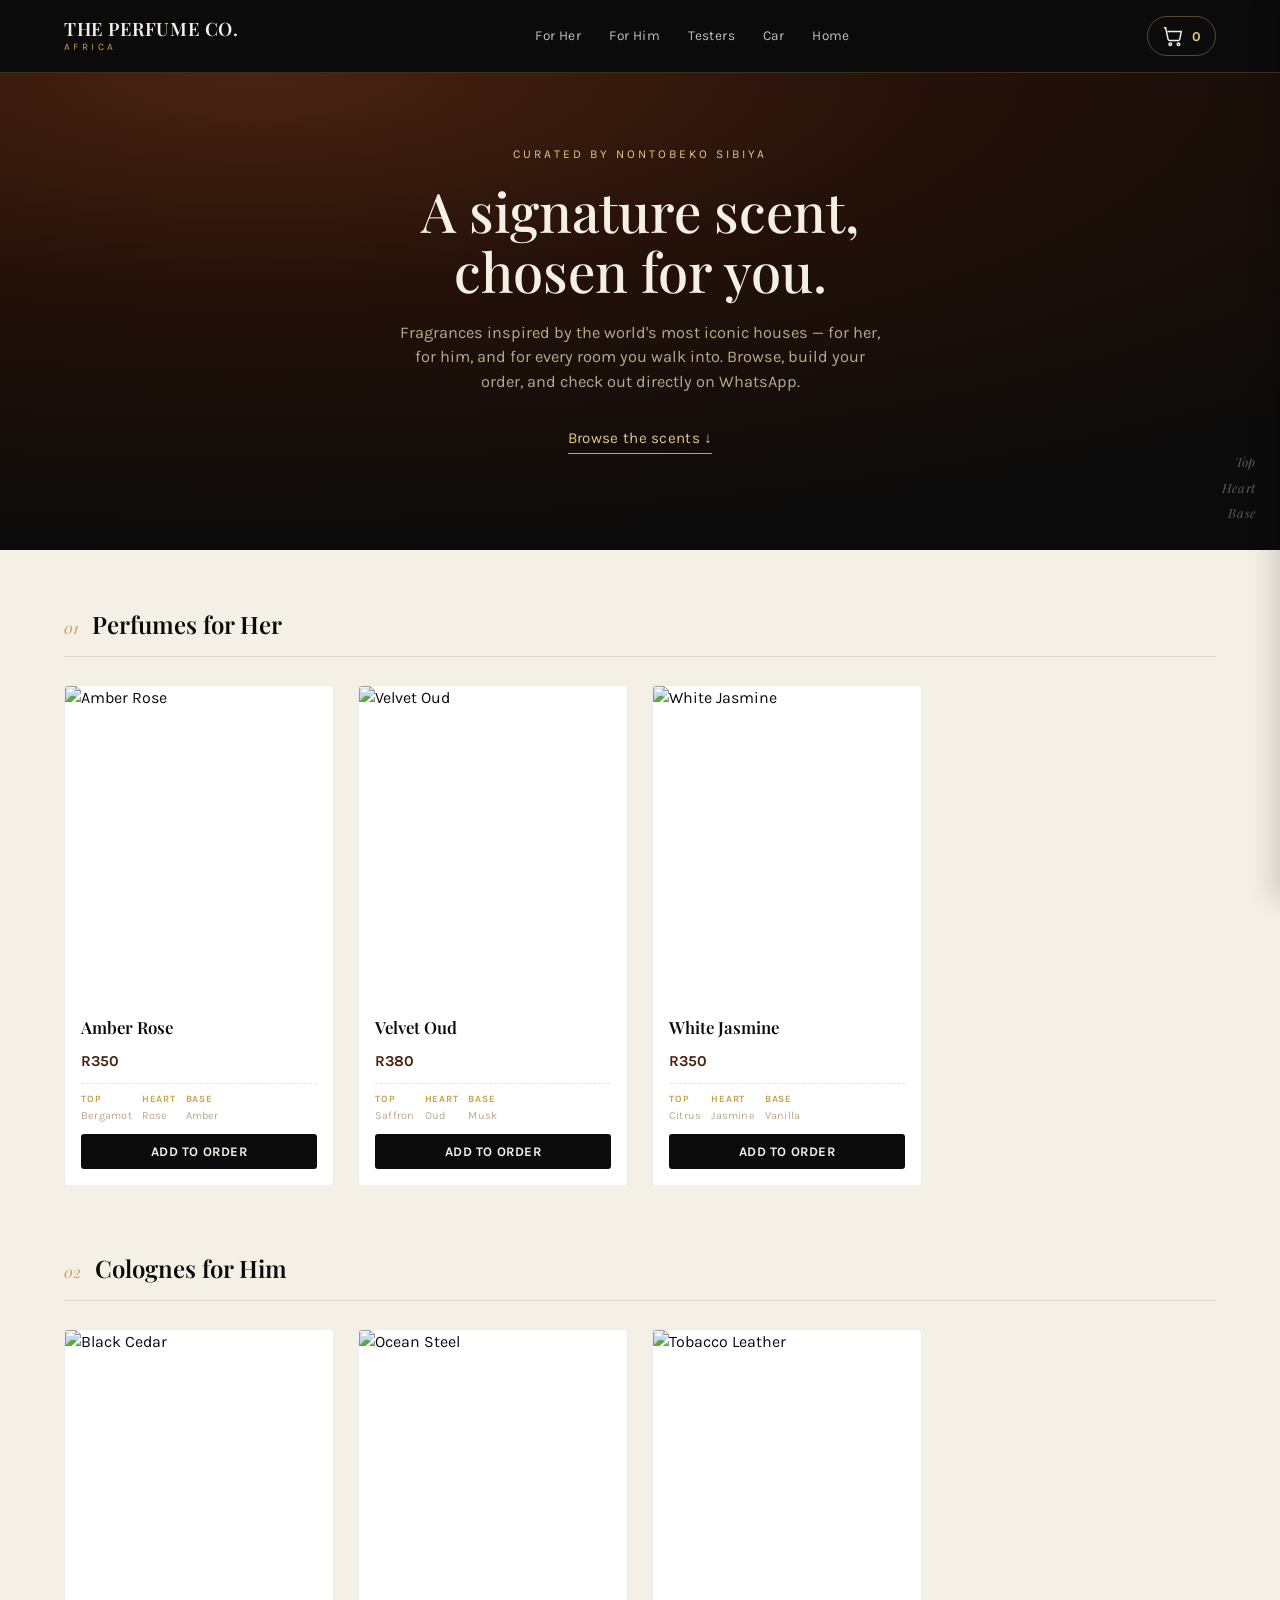
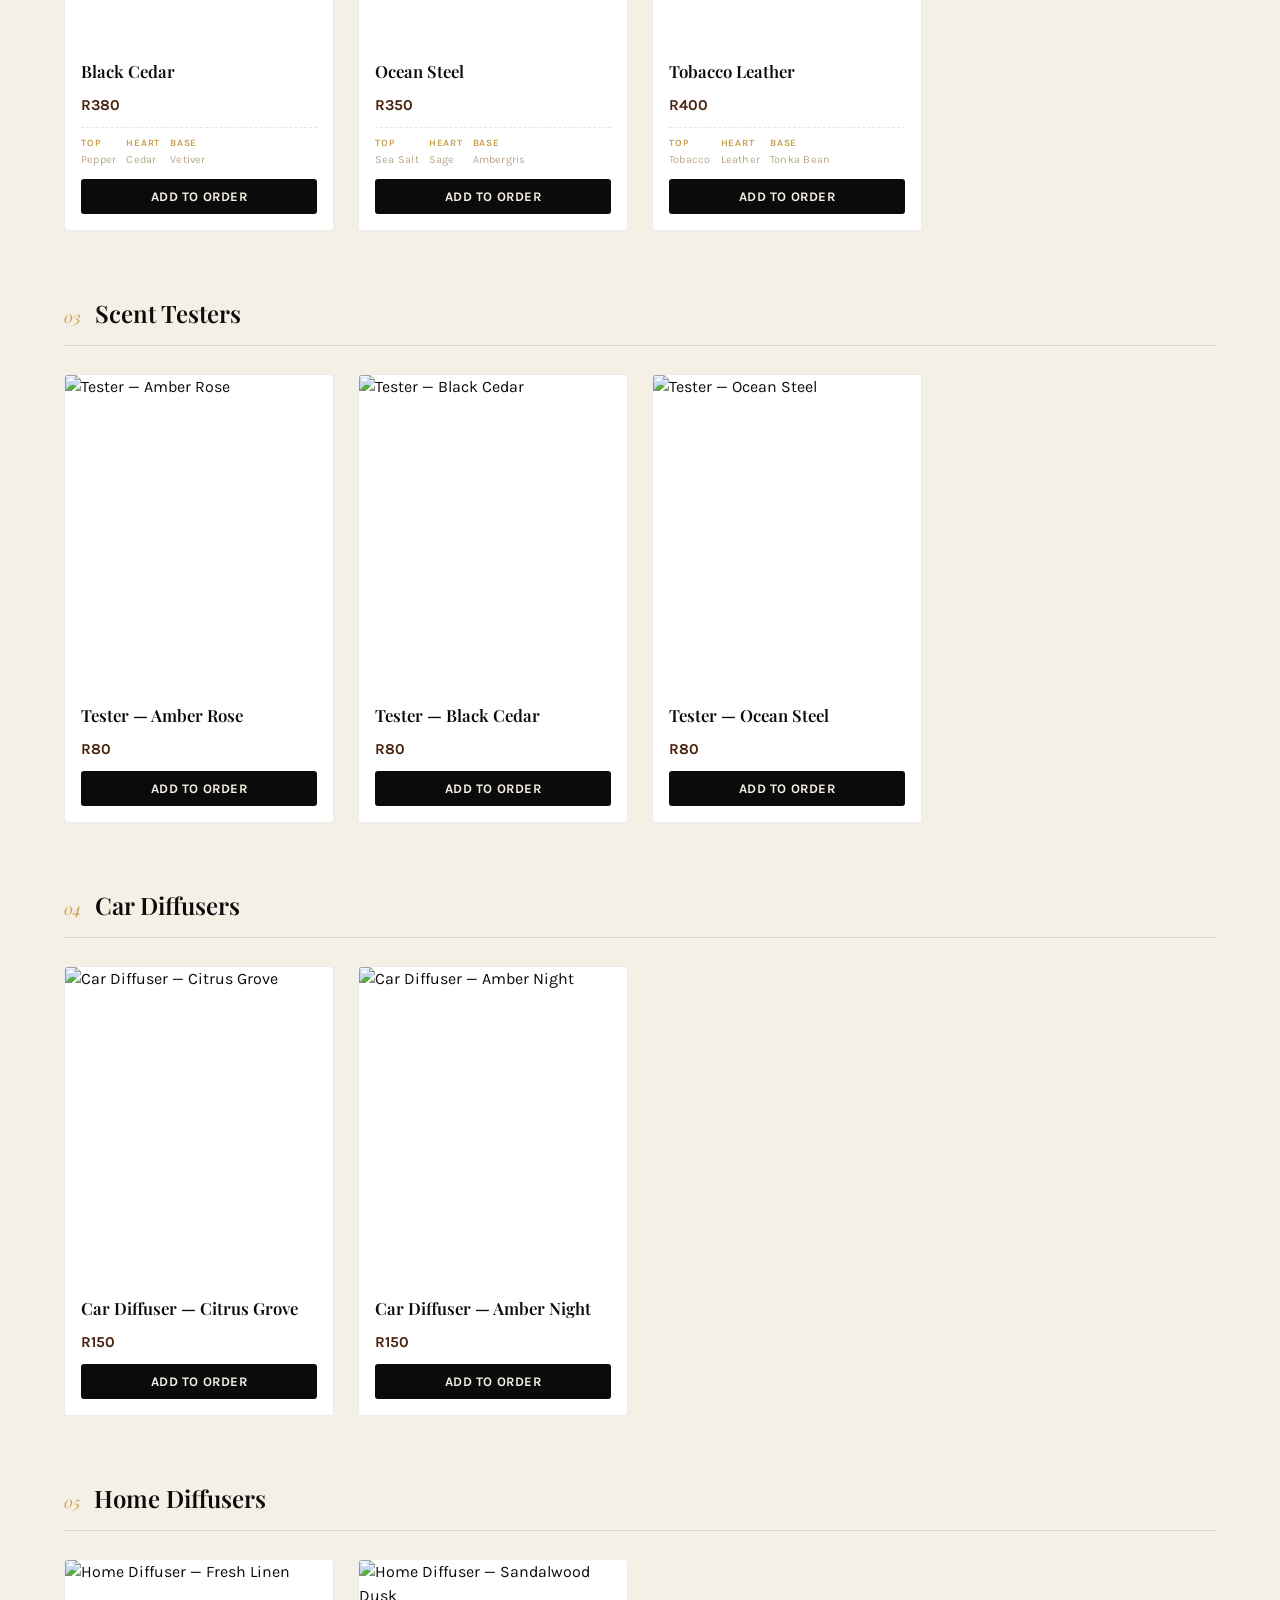
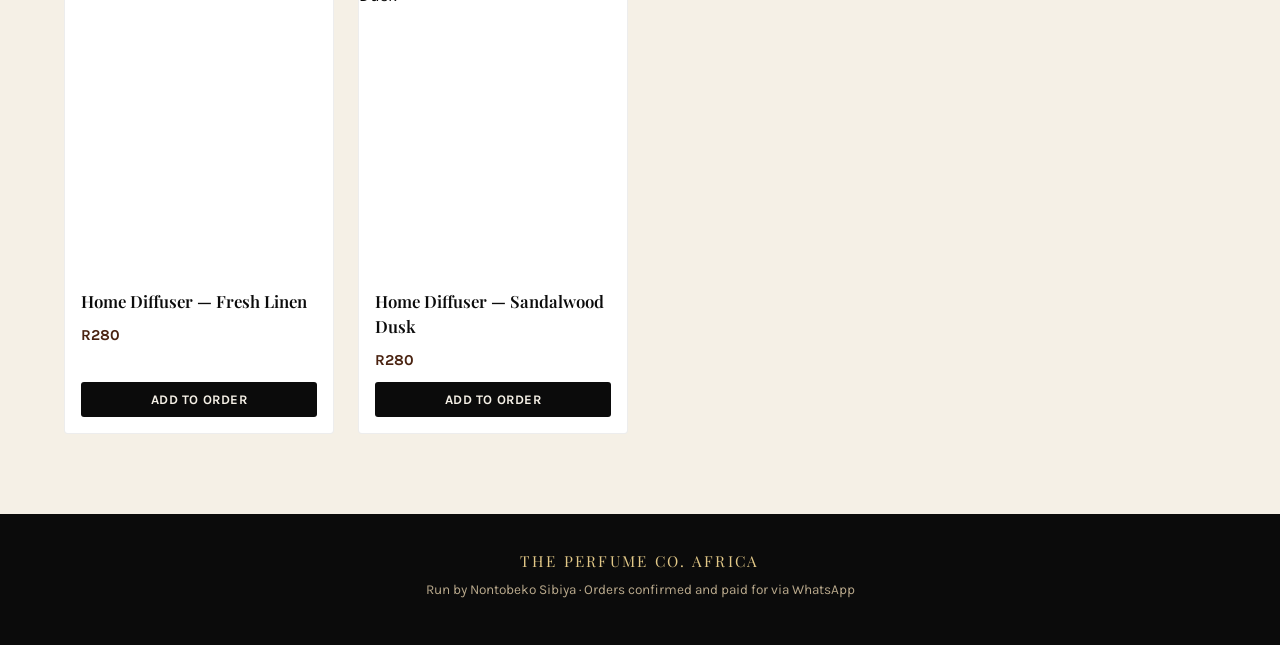
==== index.html @ acae7f94 "Add files via upload" ====
<!DOCTYPE html>
<html lang="en">
<head>
<meta charset="UTF-8">
<meta name="viewport" content="width=device-width, initial-scale=1.0">
<title>The Perfume Co. Africa — Nontobeko Sibiya</title>
<link rel="preconnect" href="https://fonts.googleapis.com">
<link href="https://fonts.googleapis.com/css2?family=Playfair+Display:ital,wght@0,500;0,600;1,500&family=Karla:wght@400;500;700&display=swap" rel="stylesheet">
<link rel="stylesheet" href="style.css">
</head>
<body>

<header class="site-header">
  <div class="header-inner">
    <a href="#top" class="logo">
      <span class="logo-mark">THE PERFUME CO.</span>
      <span class="logo-sub">AFRICA</span>
    </a>
    <nav class="cat-nav">
      <a href="#for-her">For Her</a>
      <a href="#for-him">For Him</a>
      <a href="#testers">Testers</a>
      <a href="#car">Car</a>
      <a href="#home">Home</a>
    </nav>
    <button class="cart-btn" id="cartBtn" aria-label="Open cart">
      <svg width="22" height="22" viewBox="0 0 24 24" fill="none" stroke="currentColor" stroke-width="1.6"><circle cx="9" cy="21" r="1.4"/><circle cx="18" cy="21" r="1.4"/><path d="M2 3h2l2.6 12.4a2 2 0 0 0 2 1.6h8.8a2 2 0 0 0 2-1.6L21 7H6"/></svg>
      <span id="cartCount">0</span>
    </button>
  </div>
</header>

<section class="hero" id="top">
  <div class="hero-content">
    <p class="hero-eyebrow">Curated by Nontobeko Sibiya</p>
    <h1>A signature scent,<br>chosen for you.</h1>
    <p class="hero-copy">Fragrances inspired by the world's most iconic houses — for her, for him, and for every room you walk into. Browse, build your order, and check out directly on WhatsApp.</p>
    <a href="#for-her" class="hero-cta">Browse the scents ↓</a>
  </div>
  <div class="hero-note">
    <span class="note-label">Top</span>
    <span class="note-label">Heart</span>
    <span class="note-label">Base</span>
  </div>
</section>

<main>

  <section class="category" id="for-her">
    <div class="category-head">
      <span class="category-index">01</span>
      <h2>Perfumes for Her</h2>
    </div>
    <div class="product-grid" data-category="Perfumes for Her"></div>
  </section>

  <section class="category" id="for-him">
    <div class="category-head">
      <span class="category-index">02</span>
      <h2>Colognes for Him</h2>
    </div>
    <div class="product-grid" data-category="Colognes for Him"></div>
  </section>

  <section class="category" id="testers">
    <div class="category-head">
      <span class="category-index">03</span>
      <h2>Scent Testers</h2>
    </div>
    <div class="product-grid" data-category="Scent Testers"></div>
  </section>

  <section class="category" id="car">
    <div class="category-head">
      <span class="category-index">04</span>
      <h2>Car Diffusers</h2>
    </div>
    <div class="product-grid" data-category="Car Diffusers"></div>
  </section>

  <section class="category" id="home">
    <div class="category-head">
      <span class="category-index">05</span>
      <h2>Home Diffusers</h2>
    </div>
    <div class="product-grid" data-category="Home Diffusers"></div>
  </section>

</main>

<footer class="site-footer">
  <p class="footer-brand">THE PERFUME CO. AFRICA</p>
  <p>Run by Nontobeko Sibiya · Orders confirmed and paid for via WhatsApp</p>
</footer>

<!-- Cart Drawer -->
<div class="cart-overlay" id="cartOverlay"></div>
<aside class="cart-drawer" id="cartDrawer">
  <div class="cart-drawer-head">
    <h3>Your Order</h3>
    <button id="closeCart" aria-label="Close cart">&times;</button>
  </div>
  <div class="cart-items" id="cartItems">
    <p class="cart-empty">Your cart is empty. Add a scent to get started.</p>
  </div>
  <div class="cart-footer">
    <div class="cart-total-row">
      <span>Total</span>
      <span id="cartTotal">R0</span>
    </div>
    <button id="checkoutBtn" class="checkout-btn">Checkout on WhatsApp</button>
    <p class="cart-note">You'll message Nontobeko directly to confirm payment and delivery.</p>
  </div>
</aside>

<script src="products.js"></script>
<script src="script.js"></script>
</body>
</html>
---- style.css ----
:root {
  --black: #0b0b0b;
  --brown-deep: #241109;
  --brown-mid: #4a2311;
  --gold: #c9a24b;
  --gold-soft: #e3c988;
  --cream: #f5f0e6;
  --taupe: #b9a98c;
  --font-display: 'Playfair Display', serif;
  --font-body: 'Karla', sans-serif;
}

* { box-sizing: border-box; margin: 0; padding: 0; }

body {
  background: var(--cream);
  color: var(--black);
  font-family: var(--font-body);
  line-height: 1.5;
}

a { color: inherit; text-decoration: none; }

/* ---- Header ---- */
.site-header {
  position: sticky;
  top: 0;
  z-index: 40;
  background: var(--black);
  color: var(--cream);
  border-bottom: 1px solid rgba(201,162,75,0.25);
}
.header-inner {
  max-width: 1200px;
  margin: 0 auto;
  padding: 16px 24px;
  display: flex;
  align-items: center;
  justify-content: space-between;
  gap: 16px;
}
.logo { display: flex; flex-direction: column; line-height: 1; }
.logo-mark { font-family: var(--font-display); font-weight: 600; font-size: 1.15rem; letter-spacing: 0.03em; }
.logo-sub { font-size: 0.62rem; letter-spacing: 0.35em; color: var(--gold); margin-top: 3px; }
.cat-nav { display: none; gap: 28px; font-size: 0.85rem; letter-spacing: 0.03em; }
.cat-nav a { opacity: 0.8; transition: opacity 0.2s; }
.cat-nav a:hover { opacity: 1; color: var(--gold-soft); }
@media (min-width: 860px) { .cat-nav { display: flex; } }

.cart-btn {
  background: none;
  border: 1px solid rgba(201,162,75,0.4);
  color: var(--cream);
  border-radius: 999px;
  padding: 8px 14px;
  display: flex;
  align-items: center;
  gap: 8px;
  cursor: pointer;
  font-family: var(--font-body);
  font-size: 0.85rem;
}
.cart-btn:hover { border-color: var(--gold); }
#cartCount { color: var(--gold-soft); font-weight: 700; }

/* ---- Hero ---- */
.hero {
  position: relative;
  background: radial-gradient(120% 100% at 20% 0%, var(--brown-mid) 0%, var(--brown-deep) 45%, var(--black) 100%);
  color: var(--cream);
  padding: 72px 24px 96px;
  overflow: hidden;
}
.hero-content { max-width: 620px; margin: 0 auto; text-align: center; }
.hero-eyebrow {
  font-size: 0.75rem;
  letter-spacing: 0.25em;
  text-transform: uppercase;
  color: var(--gold-soft);
  margin-bottom: 18px;
}
.hero h1 {
  font-family: var(--font-display);
  font-weight: 500;
  font-size: clamp(2.2rem, 6vw, 3.4rem);
  line-height: 1.1;
  margin-bottom: 20px;
}
.hero-copy { color: var(--taupe); font-size: 1.02rem; max-width: 480px; margin: 0 auto 32px; }
.hero-cta {
  display: inline-block;
  border-bottom: 1px solid var(--gold);
  color: var(--gold-soft);
  padding-bottom: 3px;
  font-size: 0.95rem;
  letter-spacing: 0.02em;
}
.hero-cta:hover { color: var(--cream); border-color: var(--cream); }

.hero-note {
  position: absolute;
  right: 24px;
  bottom: 28px;
  display: flex;
  flex-direction: column;
  gap: 6px;
  text-align: right;
}
.note-label {
  font-family: var(--font-display);
  font-style: italic;
  font-size: 0.8rem;
  color: rgba(245,240,230,0.35);
  letter-spacing: 0.05em;
}

/* ---- Category sections ---- */
.category { max-width: 1200px; margin: 0 auto; padding: 56px 24px 8px; scroll-margin-top: 80px; }
.category-head { display: flex; align-items: baseline; gap: 14px; margin-bottom: 28px; border-bottom: 1px solid rgba(0,0,0,0.1); padding-bottom: 14px; }
.category-index { font-family: var(--font-display); font-style: italic; color: var(--gold); font-size: 1rem; }
.category-head h2 { font-family: var(--font-display); font-weight: 600; font-size: 1.5rem; }

.product-grid {
  display: grid;
  grid-template-columns: repeat(auto-fill, minmax(220px, 1fr));
  gap: 24px;
}

.product-card {
  background: #fff;
  border: 1px solid rgba(0,0,0,0.07);
  border-radius: 4px;
  overflow: hidden;
  display: flex;
  flex-direction: column;
}
.product-card img { width: 100%; aspect-ratio: 6/7; object-fit: cover; display: block; }
.product-body { padding: 16px; display: flex; flex-direction: column; gap: 10px; flex: 1; }
.product-name { font-family: var(--font-display); font-weight: 600; font-size: 1.05rem; }
.product-price { color: var(--brown-mid); font-weight: 700; font-size: 0.95rem; }

.note-pyramid {
  display: flex;
  gap: 10px;
  font-size: 0.68rem;
  color: var(--taupe);
  letter-spacing: 0.02em;
  border-top: 1px dashed rgba(0,0,0,0.1);
  padding-top: 8px;
}
.note-pyramid span b { display: block; color: var(--black); font-weight: 700; text-transform: uppercase; font-size: 0.6rem; letter-spacing: 0.08em; color: var(--gold); margin-bottom: 2px;}

.add-btn {
  margin-top: auto;
  background: var(--black);
  color: var(--cream);
  border: none;
  border-radius: 3px;
  padding: 10px;
  font-family: var(--font-body);
  font-weight: 700;
  font-size: 0.82rem;
  letter-spacing: 0.04em;
  text-transform: uppercase;
  cursor: pointer;
  transition: background 0.2s;
}
.add-btn:hover { background: var(--brown-mid); }
.add-btn.added { background: var(--gold); color: var(--black); }

/* ---- Footer ---- */
.site-footer {
  margin-top: 72px;
  background: var(--black);
  color: var(--taupe);
  text-align: center;
  padding: 36px 24px 44px;
  font-size: 0.85rem;
}
.footer-brand { font-family: var(--font-display); color: var(--gold-soft); letter-spacing: 0.15em; margin-bottom: 8px; font-size: 0.95rem; }

/* ---- Cart Drawer ---- */
.cart-overlay {
  position: fixed; inset: 0; background: rgba(0,0,0,0.4);
  opacity: 0; pointer-events: none; transition: opacity 0.25s; z-index: 50;
}
.cart-overlay.open { opacity: 1; pointer-events: auto; }

.cart-drawer {
  position: fixed; top: 0; right: 0; height: 100%; width: 100%; max-width: 380px;
  background: var(--cream); z-index: 60;
  transform: translateX(100%); transition: transform 0.3s ease;
  display: flex; flex-direction: column;
  box-shadow: -8px 0 24px rgba(0,0,0,0.15);
}
.cart-drawer.open { transform: translateX(0); }

.cart-drawer-head {
  display: flex; justify-content: space-between; align-items: center;
  padding: 20px 22px; border-bottom: 1px solid rgba(0,0,0,0.1);
}
.cart-drawer-head h3 { font-family: var(--font-display); font-size: 1.2rem; }
#closeCart { background: none; border: none; font-size: 1.6rem; cursor: pointer; line-height: 1; color: var(--brown-mid); }

.cart-items { flex: 1; overflow-y: auto; padding: 18px 22px; }
.cart-empty { color: var(--taupe); font-size: 0.9rem; }

.cart-item { display: flex; gap: 12px; margin-bottom: 16px; align-items: center; }
.cart-item img { width: 54px; height: 54px; object-fit: cover; border-radius: 3px; }
.cart-item-info { flex: 1; }
.cart-item-info .name { font-weight: 700; font-size: 0.88rem; }
.cart-item-info .price { color: var(--taupe); font-size: 0.8rem; }
.qty-controls { display: flex; align-items: center; gap: 8px; margin-top: 4px; }
.qty-controls button {
  width: 22px; height: 22px; border: 1px solid rgba(0,0,0,0.2); background: #fff;
  border-radius: 3px; cursor: pointer; font-size: 0.85rem; line-height: 1;
}
.remove-btn { background: none; border: none; color: var(--taupe); font-size: 0.75rem; text-decoration: underline; cursor: pointer; }

.cart-footer { padding: 18px 22px 22px; border-top: 1px solid rgba(0,0,0,0.1); }
.cart-total-row { display: flex; justify-content: space-between; font-weight: 700; font-size: 1.05rem; margin-bottom: 14px; }
.checkout-btn {
  width: 100%; background: #25D366; color: #fff; border: none; border-radius: 4px;
  padding: 13px; font-weight: 700; font-size: 0.95rem; cursor: pointer;
}
.checkout-btn:hover { background: #1ebd5a; }
.cart-note { font-size: 0.72rem; color: var(--taupe); margin-top: 10px; text-align: center; }
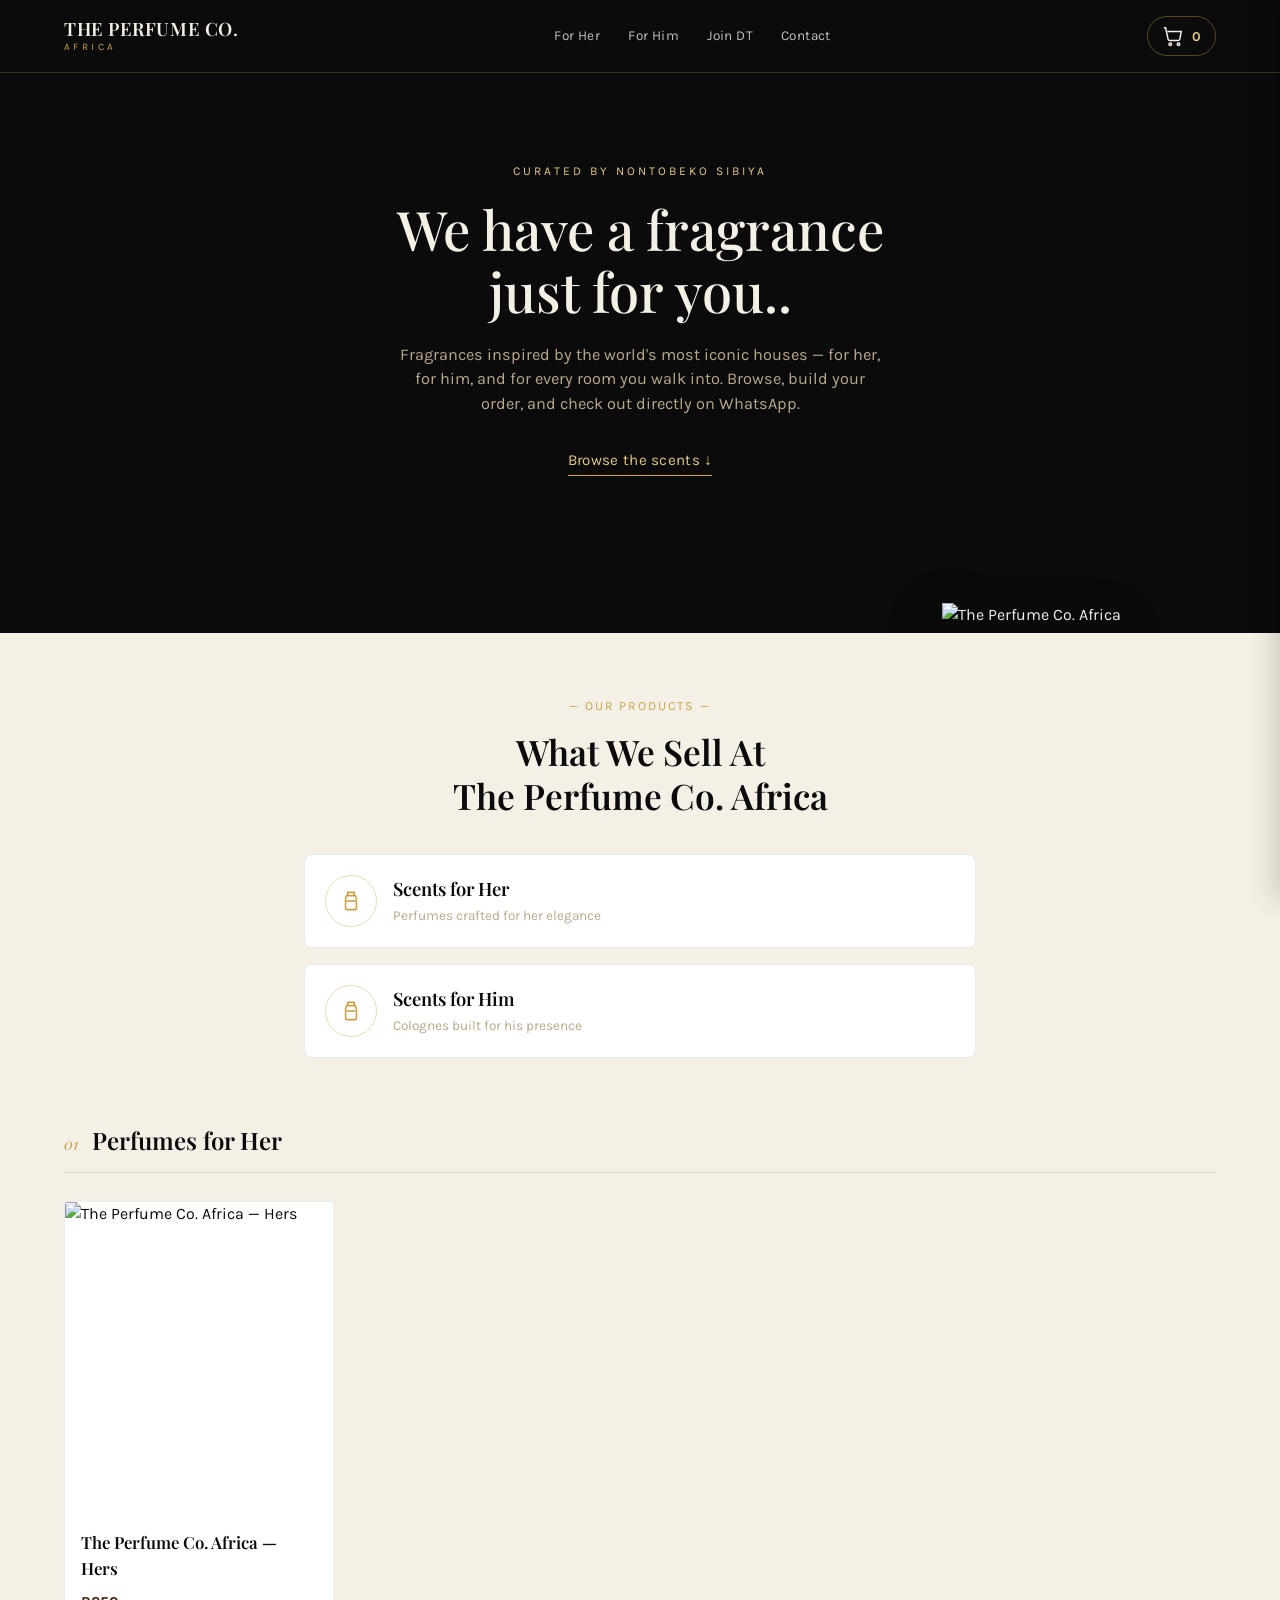
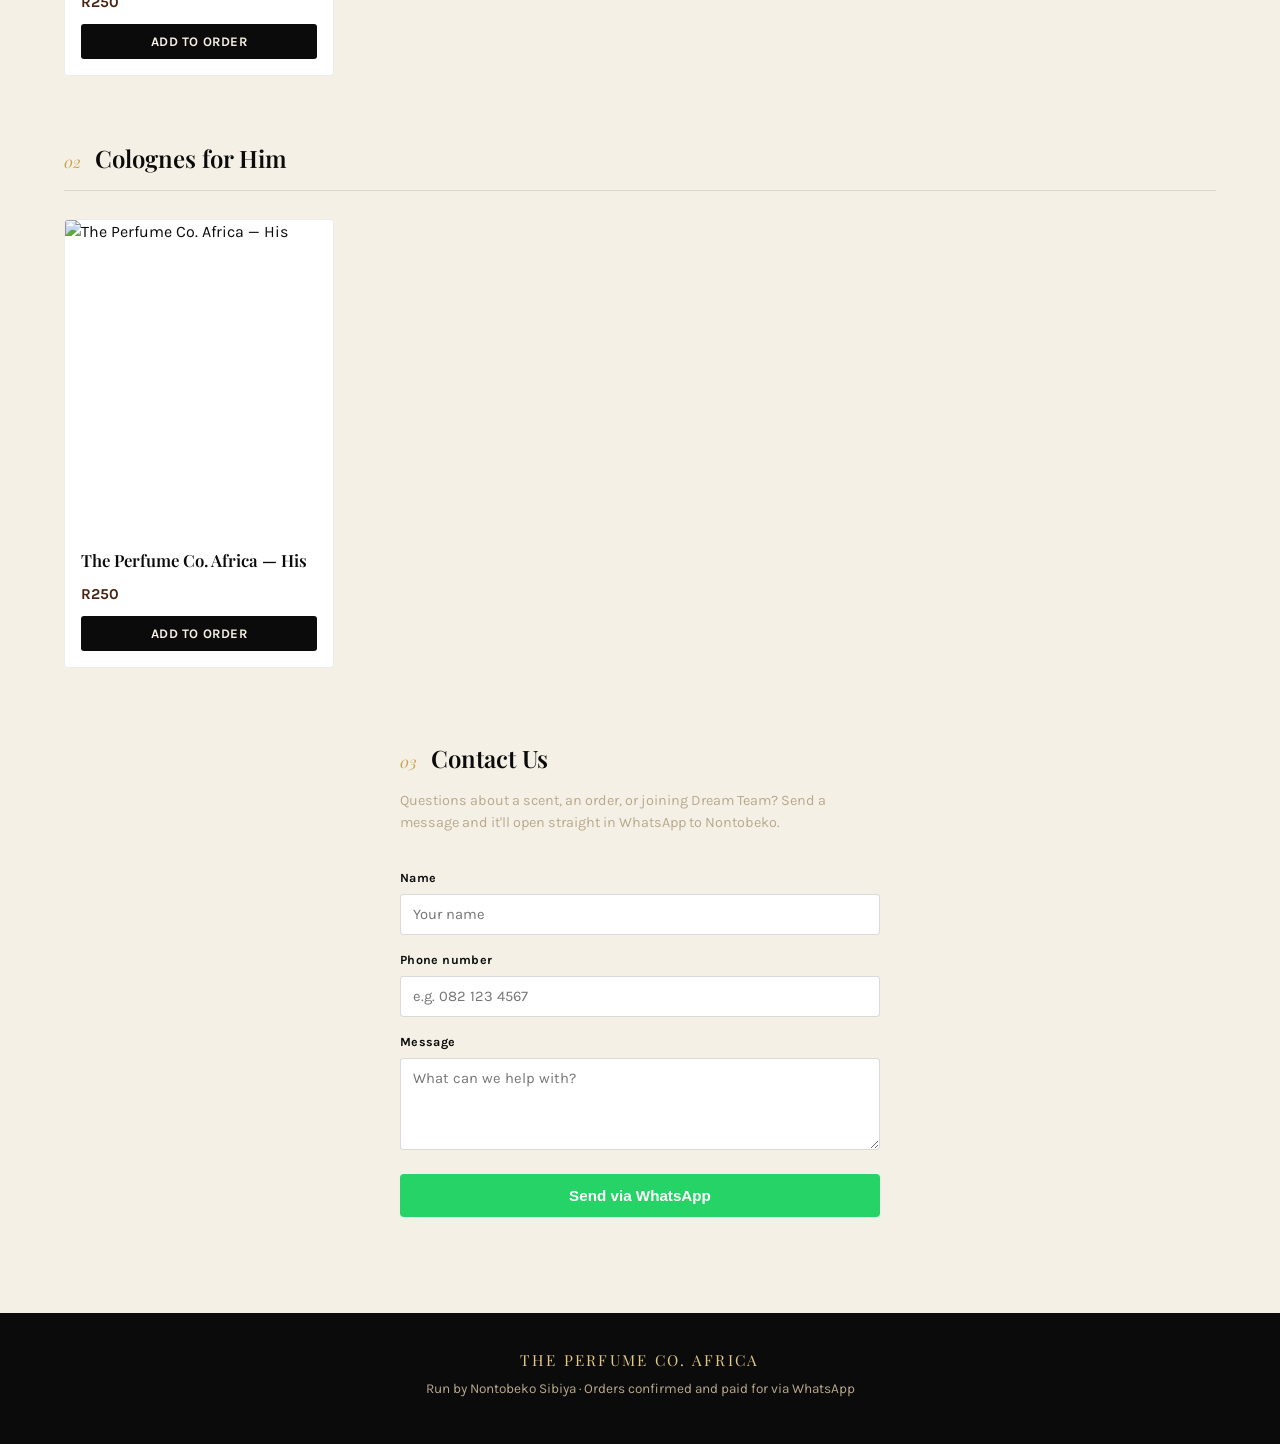
==== commit f4f08049: "Add files via upload" ====
--- a/index.html
+++ b/index.html
@@ -19,9 +19,8 @@
     <nav class="cat-nav">
       <a href="#for-her">For Her</a>
       <a href="#for-him">For Him</a>
-      <a href="#testers">Testers</a>
-      <a href="#car">Car</a>
-      <a href="#home">Home</a>
+      <a href="join.html">Join DT</a>
+      <a href="#contact">Contact</a>
     </nav>
     <button class="cart-btn" id="cartBtn" aria-label="Open cart">
       <svg width="22" height="22" viewBox="0 0 24 24" fill="none" stroke="currentColor" stroke-width="1.6"><circle cx="9" cy="21" r="1.4"/><circle cx="18" cy="21" r="1.4"/><path d="M2 3h2l2.6 12.4a2 2 0 0 0 2 1.6h8.8a2 2 0 0 0 2-1.6L21 7H6"/></svg>
@@ -31,20 +30,50 @@
 </header>
 
 <section class="hero" id="top">
+  <div class="hero-bg-slides" id="heroSlides">
+    <div class="hero-slide active" style="background-image:url('https://picsum.photos/seed/heroher/1200/1400')"></div>
+    <div class="hero-slide" style="background-image:url('https://picsum.photos/seed/herohim/1200/1400')"></div>
+  </div>
+  <div class="hero-overlay"></div>
+
   <div class="hero-content">
     <p class="hero-eyebrow">Curated by Nontobeko Sibiya</p>
-    <h1>A signature scent,<br>chosen for you.</h1>
+    <h1>We have a fragrance<br><span id="heroRotating">just for you..</span></h1>
     <p class="hero-copy">Fragrances inspired by the world's most iconic houses — for her, for him, and for every room you walk into. Browse, build your order, and check out directly on WhatsApp.</p>
     <a href="#for-her" class="hero-cta">Browse the scents ↓</a>
   </div>
-  <div class="hero-note">
-    <span class="note-label">Top</span>
-    <span class="note-label">Heart</span>
-    <span class="note-label">Base</span>
-  </div>
+
+  <img src="assets/home-diffuser.png" alt="The Perfume Co. Africa Home Diffuser" class="hero-bottle">
 </section>
 
 <main>
+
+  <section class="products-overview" id="products">
+    <p class="overview-eyebrow">— Our Products —</p>
+    <h2 class="overview-title">What We Sell At<br>The Perfume Co. Africa</h2>
+
+    <div class="overview-list">
+      <a href="#for-her" class="overview-card">
+        <span class="overview-icon">
+          <svg width="26" height="26" viewBox="0 0 24 24" fill="none" stroke="currentColor" stroke-width="1.5"><path d="M9 7V4h6v3M8 7h8l1 3v9a1 1 0 0 1-1 1H8a1 1 0 0 1-1-1v-9l1-3Z"/><path d="M8 12h8"/></svg>
+        </span>
+        <span class="overview-text">
+          <span class="overview-name">Scents for Her</span>
+          <span class="overview-sub">Perfumes crafted for her elegance</span>
+        </span>
+      </a>
+
+      <a href="#for-him" class="overview-card">
+        <span class="overview-icon">
+          <svg width="26" height="26" viewBox="0 0 24 24" fill="none" stroke="currentColor" stroke-width="1.5"><path d="M9 7V4h6v3M8 7h8l1 3v9a1 1 0 0 1-1 1H8a1 1 0 0 1-1-1v-9l1-3Z"/><path d="M8 12h8"/></svg>
+        </span>
+        <span class="overview-text">
+          <span class="overview-name">Scents for Him</span>
+          <span class="overview-sub">Colognes built for his presence</span>
+        </span>
+      </a>
+    </div>
+  </section>
 
   <section class="category" id="for-her">
     <div class="category-head">
@@ -62,28 +91,27 @@
     <div class="product-grid" data-category="Colognes for Him"></div>
   </section>
 
-  <section class="category" id="testers">
-    <div class="category-head">
-      <span class="category-index">03</span>
-      <h2>Scent Testers</h2>
+  <section class="contact-section" id="contact">
+    <div class="contact-inner">
+      <div class="contact-head">
+        <span class="category-index">03</span>
+        <h2>Contact Us</h2>
+      </div>
+      <p class="contact-copy">Questions about a scent, an order, or joining Dream Team? Send a message and it'll open straight in WhatsApp to Nontobeko.</p>
+
+      <form id="contactForm" class="contact-form">
+        <label for="contactName">Name</label>
+        <input type="text" id="contactName" name="name" required placeholder="Your name">
+
+        <label for="contactPhone">Phone number</label>
+        <input type="tel" id="contactPhone" name="phone" required placeholder="e.g. 082 123 4567">
+
+        <label for="contactMessage">Message</label>
+        <textarea id="contactMessage" name="message" rows="4" required placeholder="What can we help with?"></textarea>
+
+        <button type="submit" class="checkout-btn">Send via WhatsApp</button>
+      </form>
     </div>
-    <div class="product-grid" data-category="Scent Testers"></div>
-  </section>
-
-  <section class="category" id="car">
-    <div class="category-head">
-      <span class="category-index">04</span>
-      <h2>Car Diffusers</h2>
-    </div>
-    <div class="product-grid" data-category="Car Diffusers"></div>
-  </section>
-
-  <section class="category" id="home">
-    <div class="category-head">
-      <span class="category-index">05</span>
-      <h2>Home Diffusers</h2>
-    </div>
-    <div class="product-grid" data-category="Home Diffusers"></div>
   </section>
 
 </main>
--- a/style.css
+++ b/style.css
@@ -66,12 +66,31 @@
 /* ---- Hero ---- */
 .hero {
   position: relative;
-  background: radial-gradient(120% 100% at 20% 0%, var(--brown-mid) 0%, var(--brown-deep) 45%, var(--black) 100%);
-  color: var(--cream);
-  padding: 72px 24px 96px;
+  color: var(--cream);
+  padding: 72px 24px 140px;
   overflow: hidden;
-}
-.hero-content { max-width: 620px; margin: 0 auto; text-align: center; }
+  background: var(--black);
+  min-height: 560px;
+  display: flex;
+  align-items: center;
+}
+
+.hero-bg-slides { position: absolute; inset: 0; }
+.hero-slide {
+  position: absolute; inset: 0;
+  background-size: cover;
+  background-position: center;
+  opacity: 0;
+  transition: opacity 1.2s ease;
+}
+.hero-slide.active { opacity: 1; }
+
+.hero-overlay {
+  position: absolute; inset: 0;
+  background: linear-gradient(180deg, rgba(11,11,11,0.75) 0%, rgba(11,11,11,0.55) 45%, rgba(11,11,11,0.92) 100%);
+}
+
+.hero-content { position: relative; z-index: 2; max-width: 620px; margin: 0 auto; text-align: center; }
 .hero-eyebrow {
   font-size: 0.75rem;
   letter-spacing: 0.25em;
@@ -83,8 +102,13 @@
   font-family: var(--font-display);
   font-weight: 500;
   font-size: clamp(2.2rem, 6vw, 3.4rem);
-  line-height: 1.1;
+  line-height: 1.15;
   margin-bottom: 20px;
+  min-height: 2.3em;
+}
+.hero h1 #heroRotating {
+  display: inline-block;
+  animation: heroTextFade 0.6s ease;
 }
 .hero-copy { color: var(--taupe); font-size: 1.02rem; max-width: 480px; margin: 0 auto 32px; }
 .hero-cta {
@@ -97,22 +121,78 @@
 }
 .hero-cta:hover { color: var(--cream); border-color: var(--cream); }
 
-.hero-note {
+.hero-bottle {
   position: absolute;
-  right: 24px;
-  bottom: 28px;
-  display: flex;
-  flex-direction: column;
-  gap: 6px;
-  text-align: right;
-}
-.note-label {
+  z-index: 2;
+  bottom: -18px;
+  right: 6%;
+  width: 160px;
+  filter: drop-shadow(0 18px 24px rgba(0,0,0,0.5));
+  animation: heroFloat 4.5s ease-in-out infinite;
+}
+@media (min-width: 640px) { .hero-bottle { width: 210px; right: 10%; } }
+
+@keyframes heroFloat {
+  0%, 100% { transform: translateY(0); }
+  50% { transform: translateY(-16px); }
+}
+@keyframes heroTextFade {
+  from { opacity: 0; transform: translateY(6px); }
+  to { opacity: 1; transform: translateY(0); }
+}
+@media (prefers-reduced-motion: reduce) {
+  .hero-bottle { animation: none; }
+  .hero h1 #heroRotating { animation: none; }
+}
+
+/* ---- Products Overview ---- */
+.products-overview {
+  max-width: 720px;
+  margin: 0 auto;
+  padding: 64px 24px 8px;
+  text-align: center;
+}
+.overview-eyebrow {
+  font-size: 0.78rem;
+  letter-spacing: 0.15em;
+  text-transform: uppercase;
+  color: var(--gold);
+  margin-bottom: 14px;
+}
+.overview-title {
   font-family: var(--font-display);
-  font-style: italic;
-  font-size: 0.8rem;
-  color: rgba(245,240,230,0.35);
-  letter-spacing: 0.05em;
-}
+  font-weight: 600;
+  font-size: clamp(1.6rem, 4.5vw, 2.2rem);
+  line-height: 1.25;
+  margin-bottom: 36px;
+}
+.overview-list { display: flex; flex-direction: column; gap: 16px; }
+.overview-card {
+  display: flex;
+  align-items: center;
+  gap: 16px;
+  text-align: left;
+  background: #fff;
+  border: 1px solid rgba(0,0,0,0.08);
+  border-radius: 8px;
+  padding: 20px;
+  transition: border-color 0.2s, transform 0.2s;
+}
+.overview-card:hover { border-color: var(--gold); transform: translateY(-2px); }
+.overview-icon {
+  flex-shrink: 0;
+  width: 52px;
+  height: 52px;
+  border-radius: 50%;
+  border: 1px solid rgba(201,162,75,0.4);
+  display: flex;
+  align-items: center;
+  justify-content: center;
+  color: var(--gold);
+}
+.overview-text { display: flex; flex-direction: column; gap: 3px; }
+.overview-name { font-family: var(--font-display); font-weight: 600; font-size: 1.15rem; color: var(--black); }
+.overview-sub { font-size: 0.85rem; color: var(--taupe); }
 
 /* ---- Category sections ---- */
 .category { max-width: 1200px; margin: 0 auto; padding: 56px 24px 8px; scroll-margin-top: 80px; }
@@ -168,6 +248,146 @@
 .add-btn:hover { background: var(--brown-mid); }
 .add-btn.added { background: var(--gold); color: var(--black); }
 
+/* ---- Join / Dream Team Section ---- */
+.join-section {
+  margin-top: 72px;
+  background: radial-gradient(120% 100% at 50% 0%, var(--brown-mid) 0%, var(--brown-deep) 45%, var(--black) 100%);
+  color: var(--cream);
+  padding: 64px 24px;
+}
+.join-inner { max-width: 640px; margin: 0 auto; text-align: center; }
+.dt-badge { width: 92px; height: auto; margin-bottom: 18px; }
+.dt-badge-large { width: 130px; }
+.join-hero { margin-top: 0; padding-top: 96px; }
+.join-eyebrow {
+  font-size: 0.75rem;
+  letter-spacing: 0.25em;
+  text-transform: uppercase;
+  color: var(--gold-soft);
+  margin-bottom: 10px;
+}
+.join-section h2 { font-family: var(--font-display); font-weight: 600; font-size: 1.9rem; margin-bottom: 16px; }
+.join-copy { color: var(--taupe); font-size: 0.98rem; margin-bottom: 32px; }
+
+.join-fees { display: flex; gap: 16px; justify-content: center; flex-wrap: wrap; margin-bottom: 32px; }
+.fee-card {
+  border: 1px solid rgba(201,162,75,0.35);
+  border-radius: 6px;
+  padding: 18px 28px;
+  display: flex;
+  flex-direction: column;
+  gap: 4px;
+  min-width: 160px;
+}
+.fee-amount { font-family: var(--font-display); font-size: 1.6rem; color: var(--gold-soft); font-weight: 600; }
+.fee-label { font-size: 0.78rem; color: var(--taupe); }
+
+.benefits-list {
+  list-style: none;
+  display: grid;
+  grid-template-columns: 1fr;
+  gap: 12px;
+  text-align: left;
+  max-width: 420px;
+  margin: 0 auto 36px;
+}
+@media (min-width: 560px) { .benefits-list { grid-template-columns: 1fr 1fr; } }
+.benefits-list li {
+  font-size: 0.88rem;
+  padding-left: 22px;
+  position: relative;
+  color: var(--cream);
+}
+.benefits-list li::before {
+  content: "✦";
+  position: absolute;
+  left: 0;
+  color: var(--gold);
+  font-size: 0.75rem;
+}
+
+.join-cta {
+  display: inline-block;
+  background: var(--gold);
+  color: var(--black);
+  font-weight: 700;
+  padding: 13px 28px;
+  border-radius: 4px;
+  font-size: 0.9rem;
+  letter-spacing: 0.02em;
+}
+.join-cta:hover { background: var(--gold-soft); }
+
+/* ---- Stock & Sizes Section ---- */
+.stock-section { background: var(--cream); padding: 64px 24px; text-align: center; }
+.stock-inner { max-width: 620px; margin: 0 auto; }
+.stock-section h2 { font-family: var(--font-display); font-weight: 600; font-size: 1.8rem; margin-bottom: 14px; color: var(--black); }
+.stock-copy { color: var(--brown-mid); font-size: 0.95rem; margin-bottom: 36px; }
+.stock-copy strong { color: var(--black); }
+
+.stock-cards { display: flex; gap: 20px; justify-content: center; flex-wrap: wrap; margin-bottom: 24px; }
+.stock-card {
+  background: var(--black);
+  color: var(--cream);
+  border-radius: 8px;
+  padding: 26px 28px;
+  min-width: 220px;
+  flex: 1;
+  max-width: 260px;
+  text-align: left;
+  border: 1px solid rgba(201,162,75,0.3);
+}
+.stock-size {
+  display: inline-block;
+  font-family: var(--font-display);
+  font-size: 1.3rem;
+  font-weight: 600;
+  color: var(--gold-soft);
+  margin-bottom: 16px;
+  border-bottom: 1px solid rgba(201,162,75,0.35);
+  padding-bottom: 10px;
+  width: 100%;
+}
+.stock-row { display: flex; justify-content: space-between; align-items: baseline; font-size: 0.85rem; padding: 6px 0; color: var(--taupe); }
+.stock-row b { color: var(--cream); font-size: 0.95rem; }
+.stock-row.highlight { border-top: 1px dashed rgba(201,162,75,0.3); margin-top: 6px; padding-top: 12px; }
+.stock-row.highlight b { color: var(--gold-soft); font-size: 1.1rem; }
+
+.stock-note { font-size: 0.82rem; color: var(--taupe); }
+
+/* ---- Book Session Section ---- */
+.book-section { background: #fff; padding: 64px 24px; text-align: center; border-top: 1px solid rgba(0,0,0,0.06); border-bottom: 1px solid rgba(0,0,0,0.06); }
+.book-inner { max-width: 480px; margin: 0 auto; }
+.book-section h2 { font-family: var(--font-display); font-weight: 600; font-size: 1.6rem; margin-bottom: 14px; }
+.book-copy { color: var(--taupe); font-size: 0.92rem; margin-bottom: 22px; }
+.book-contact { display: flex; flex-direction: column; gap: 2px; margin-bottom: 24px; }
+.book-name { font-weight: 700; font-size: 0.98rem; }
+.book-phone { color: var(--brown-mid); font-size: 0.9rem; }
+.book-btn { max-width: 280px; margin: 0 auto; }
+
+/* ---- Contact Section ---- */
+.contact-section { padding: 64px 24px 24px; }
+.contact-inner { max-width: 480px; margin: 0 auto; }
+.contact-head { display: flex; align-items: baseline; gap: 14px; margin-bottom: 14px; }
+.contact-head h2 { font-family: var(--font-display); font-weight: 600; font-size: 1.5rem; }
+.contact-copy { color: var(--taupe); font-size: 0.9rem; margin-bottom: 26px; }
+
+.contact-form { display: flex; flex-direction: column; gap: 6px; }
+.contact-form label { font-size: 0.78rem; font-weight: 700; letter-spacing: 0.03em; margin-top: 10px; }
+.contact-form input,
+.contact-form textarea {
+  border: 1px solid rgba(0,0,0,0.15);
+  border-radius: 4px;
+  padding: 11px 12px;
+  font-family: var(--font-body);
+  font-size: 0.92rem;
+  background: #fff;
+  resize: vertical;
+}
+.contact-form input:focus,
+.contact-form textarea:focus { outline: 2px solid var(--gold); outline-offset: 1px; }
+.contact-form button { margin-top: 18px; }
+
 /* ---- Footer ---- */
 .site-footer {
   margin-top: 72px;
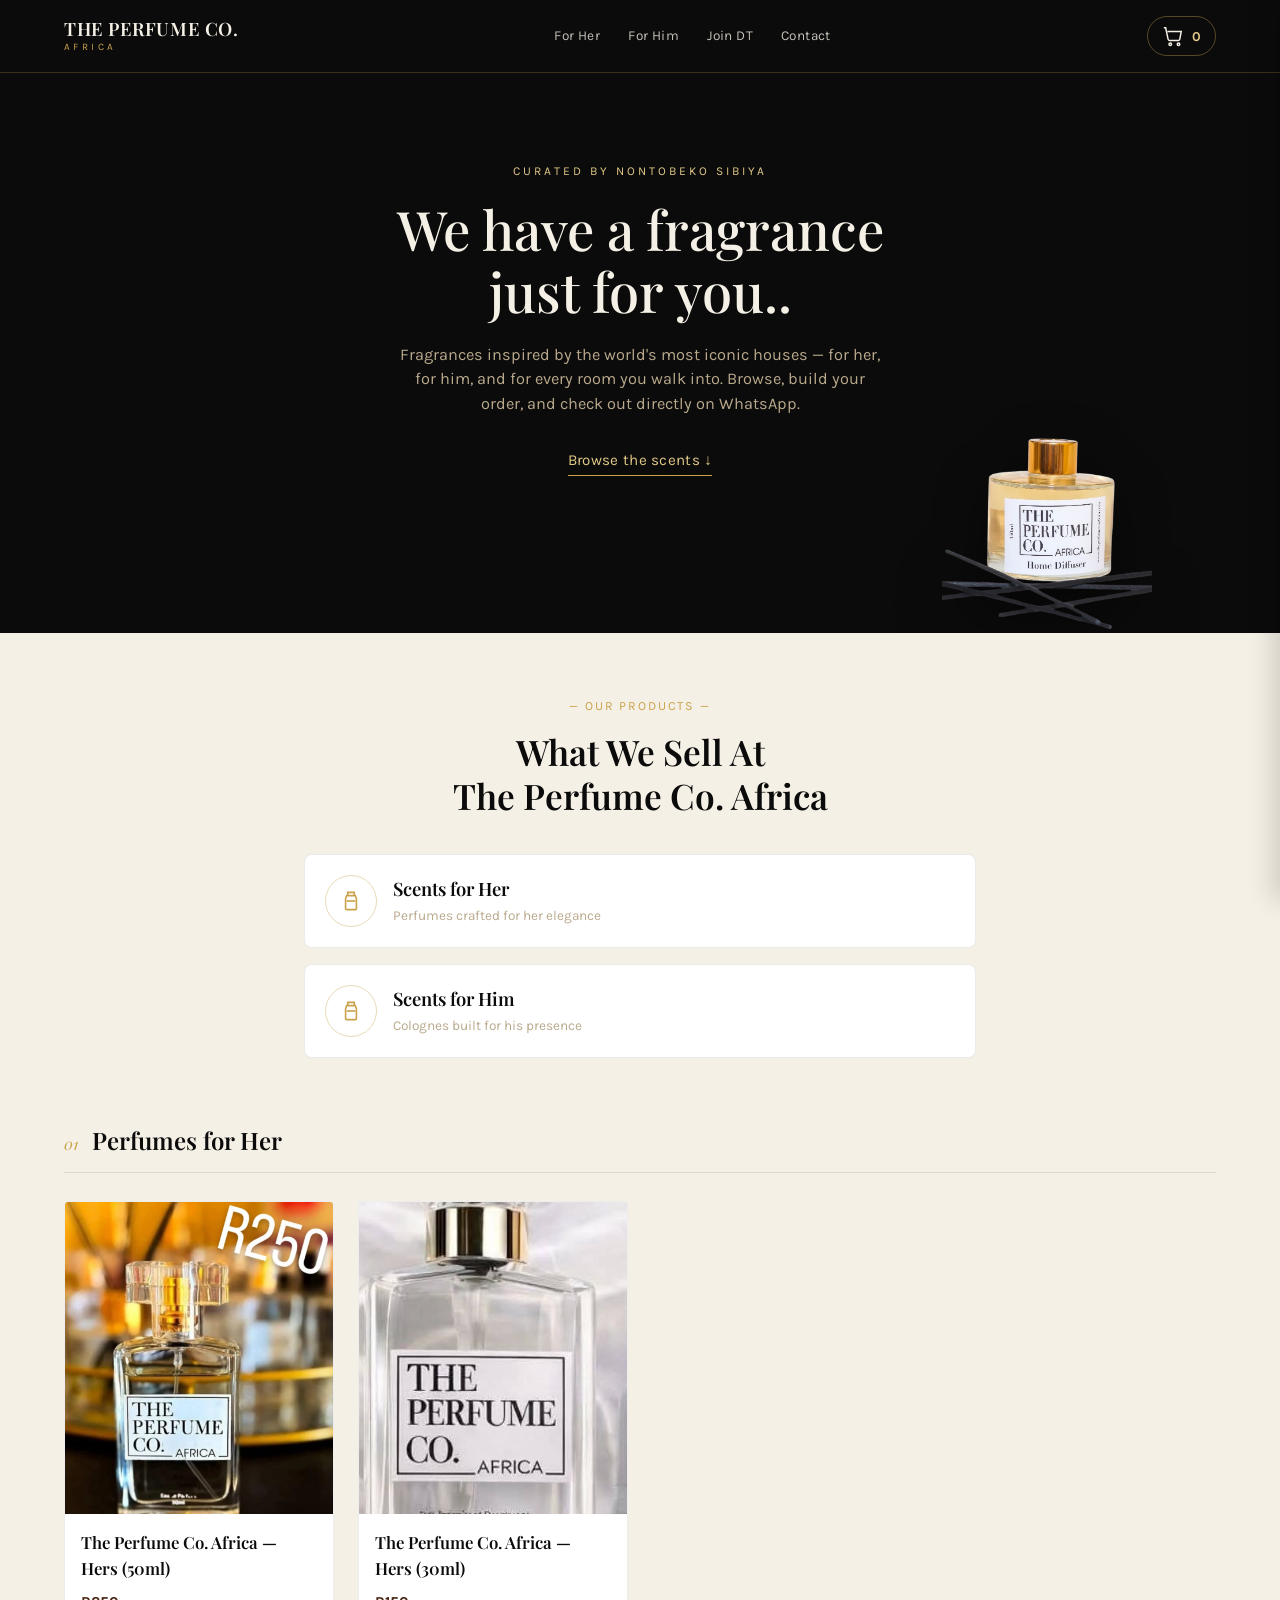
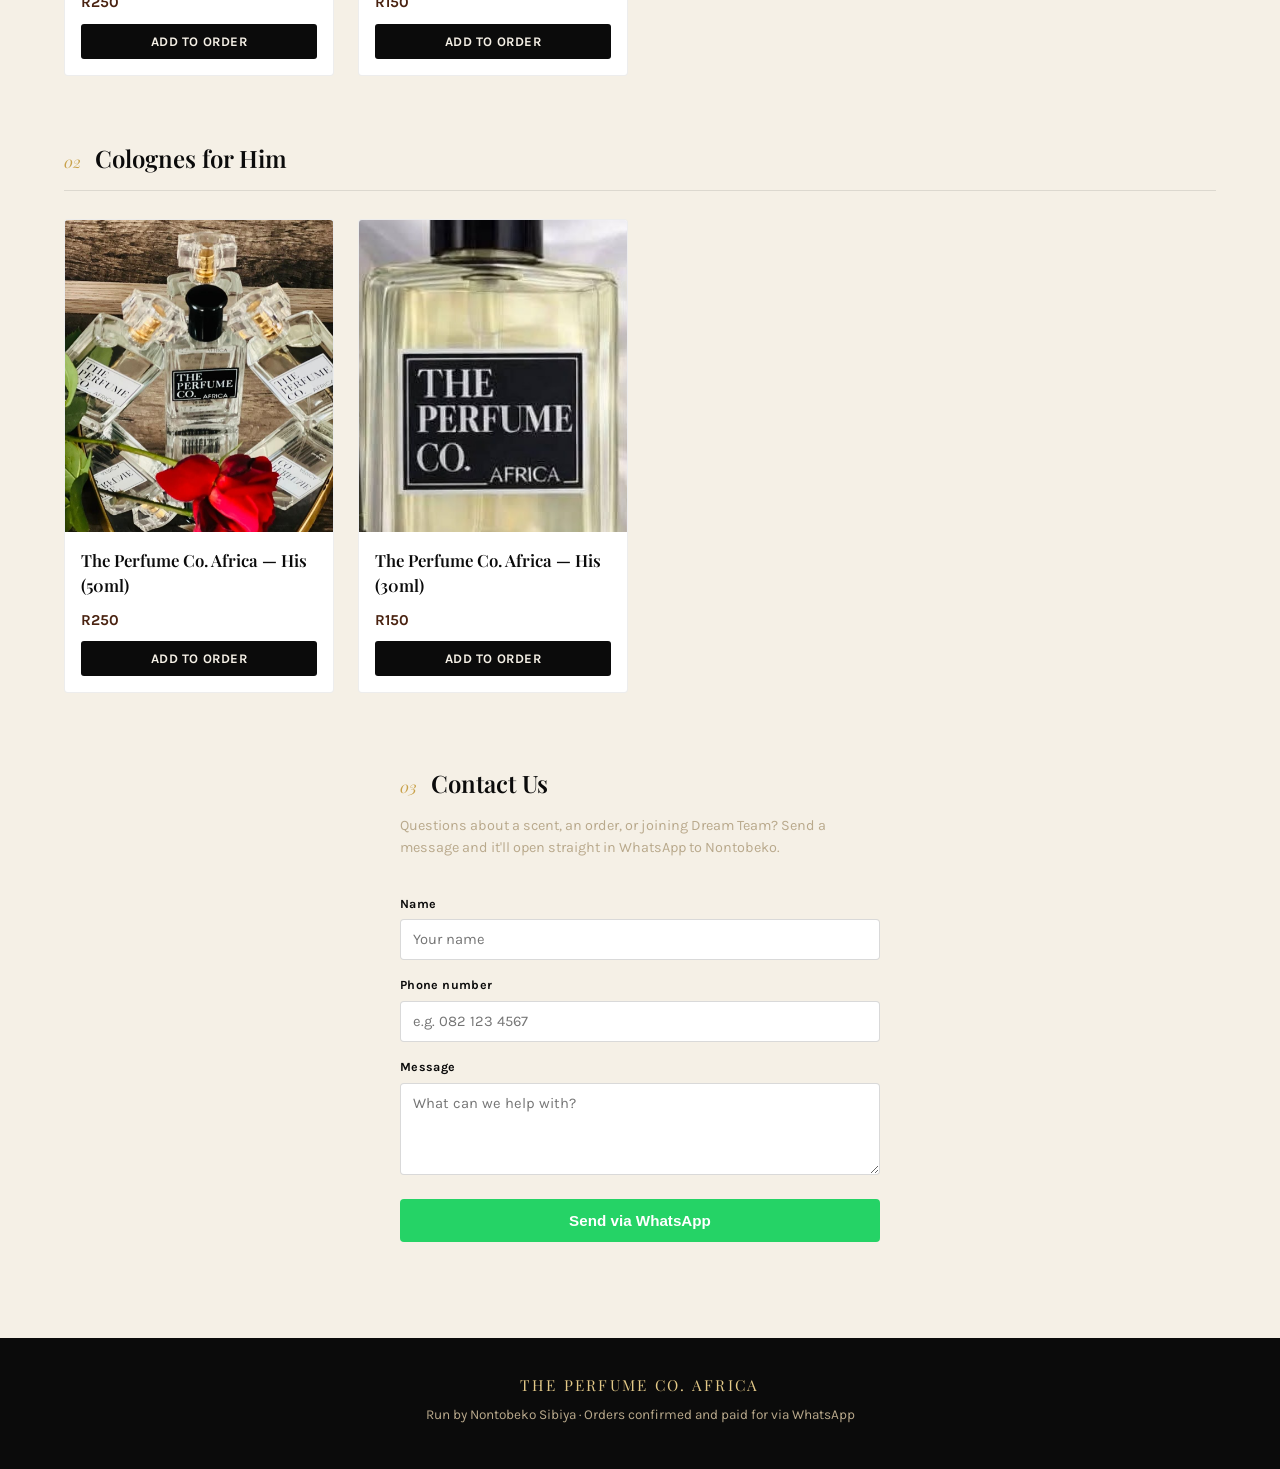
==== commit 0a7d0706: "Add files via upload" ====
--- a/index.html
+++ b/index.html
@@ -12,6 +12,9 @@
 
 <header class="site-header">
   <div class="header-inner">
+    <button class="menu-btn" id="menuBtn" aria-label="Open menu">
+      <svg width="22" height="22" viewBox="0 0 24 24" fill="none" stroke="currentColor" stroke-width="1.8"><path d="M3 6h18M3 12h18M3 18h18"/></svg>
+    </button>
     <a href="#top" class="logo">
       <span class="logo-mark">THE PERFUME CO.</span>
       <span class="logo-sub">AFRICA</span>
@@ -27,12 +30,19 @@
       <span id="cartCount">0</span>
     </button>
   </div>
+  <nav class="mobile-nav" id="mobileNav">
+    <a href="#top">Home</a>
+    <a href="#for-her">For Her</a>
+    <a href="#for-him">For Him</a>
+    <a href="join.html">Join DT</a>
+    <a href="#contact">Contact</a>
+  </nav>
 </header>
 
 <section class="hero" id="top">
   <div class="hero-bg-slides" id="heroSlides">
-    <div class="hero-slide active" style="background-image:url('https://picsum.photos/seed/heroher/1200/1400')"></div>
-    <div class="hero-slide" style="background-image:url('https://picsum.photos/seed/herohim/1200/1400')"></div>
+    <div class="hero-slide active" style="background-image:url('assets/hero-bg-01.jpg')"></div>
+    <div class="hero-slide" style="background-image:url('assets/hero-bg-02.jpg')"></div>
   </div>
   <div class="hero-overlay"></div>
 
--- a/style.css
+++ b/style.css
@@ -46,6 +46,35 @@
 .cat-nav a { opacity: 0.8; transition: opacity 0.2s; }
 .cat-nav a:hover { opacity: 1; color: var(--gold-soft); }
 @media (min-width: 860px) { .cat-nav { display: flex; } }
+
+.menu-btn {
+  background: none;
+  border: none;
+  color: var(--cream);
+  cursor: pointer;
+  padding: 6px;
+  display: flex;
+}
+@media (min-width: 860px) { .menu-btn { display: none; } }
+
+.mobile-nav {
+  display: flex;
+  flex-direction: column;
+  max-height: 0;
+  overflow: hidden;
+  transition: max-height 0.3s ease;
+  background: var(--black);
+  border-top: 1px solid rgba(201,162,75,0.15);
+}
+.mobile-nav.open { max-height: 300px; }
+.mobile-nav a {
+  padding: 14px 24px;
+  border-bottom: 1px solid rgba(201,162,75,0.1);
+  font-size: 0.92rem;
+  color: var(--cream);
+}
+.mobile-nav a:hover { color: var(--gold-soft); }
+@media (min-width: 860px) { .mobile-nav { display: none; } }
 
 .cart-btn {
   background: none;
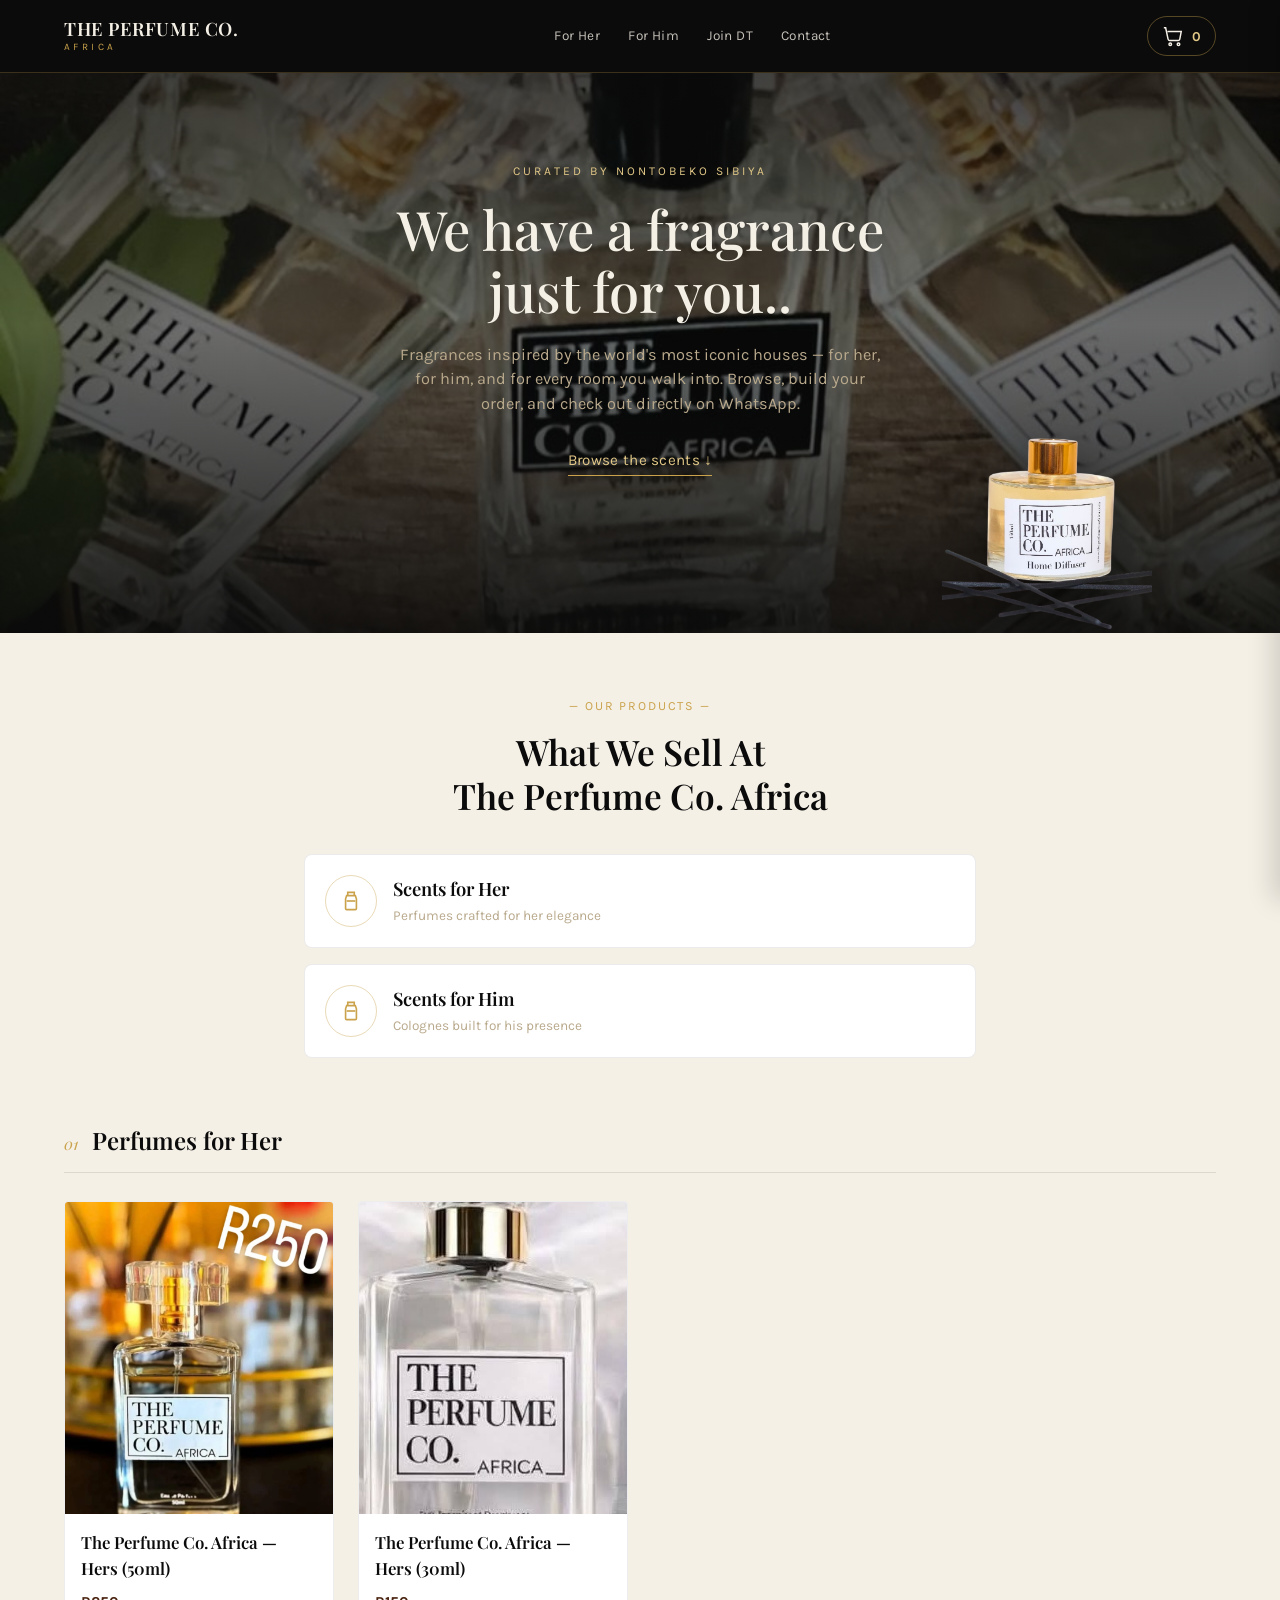
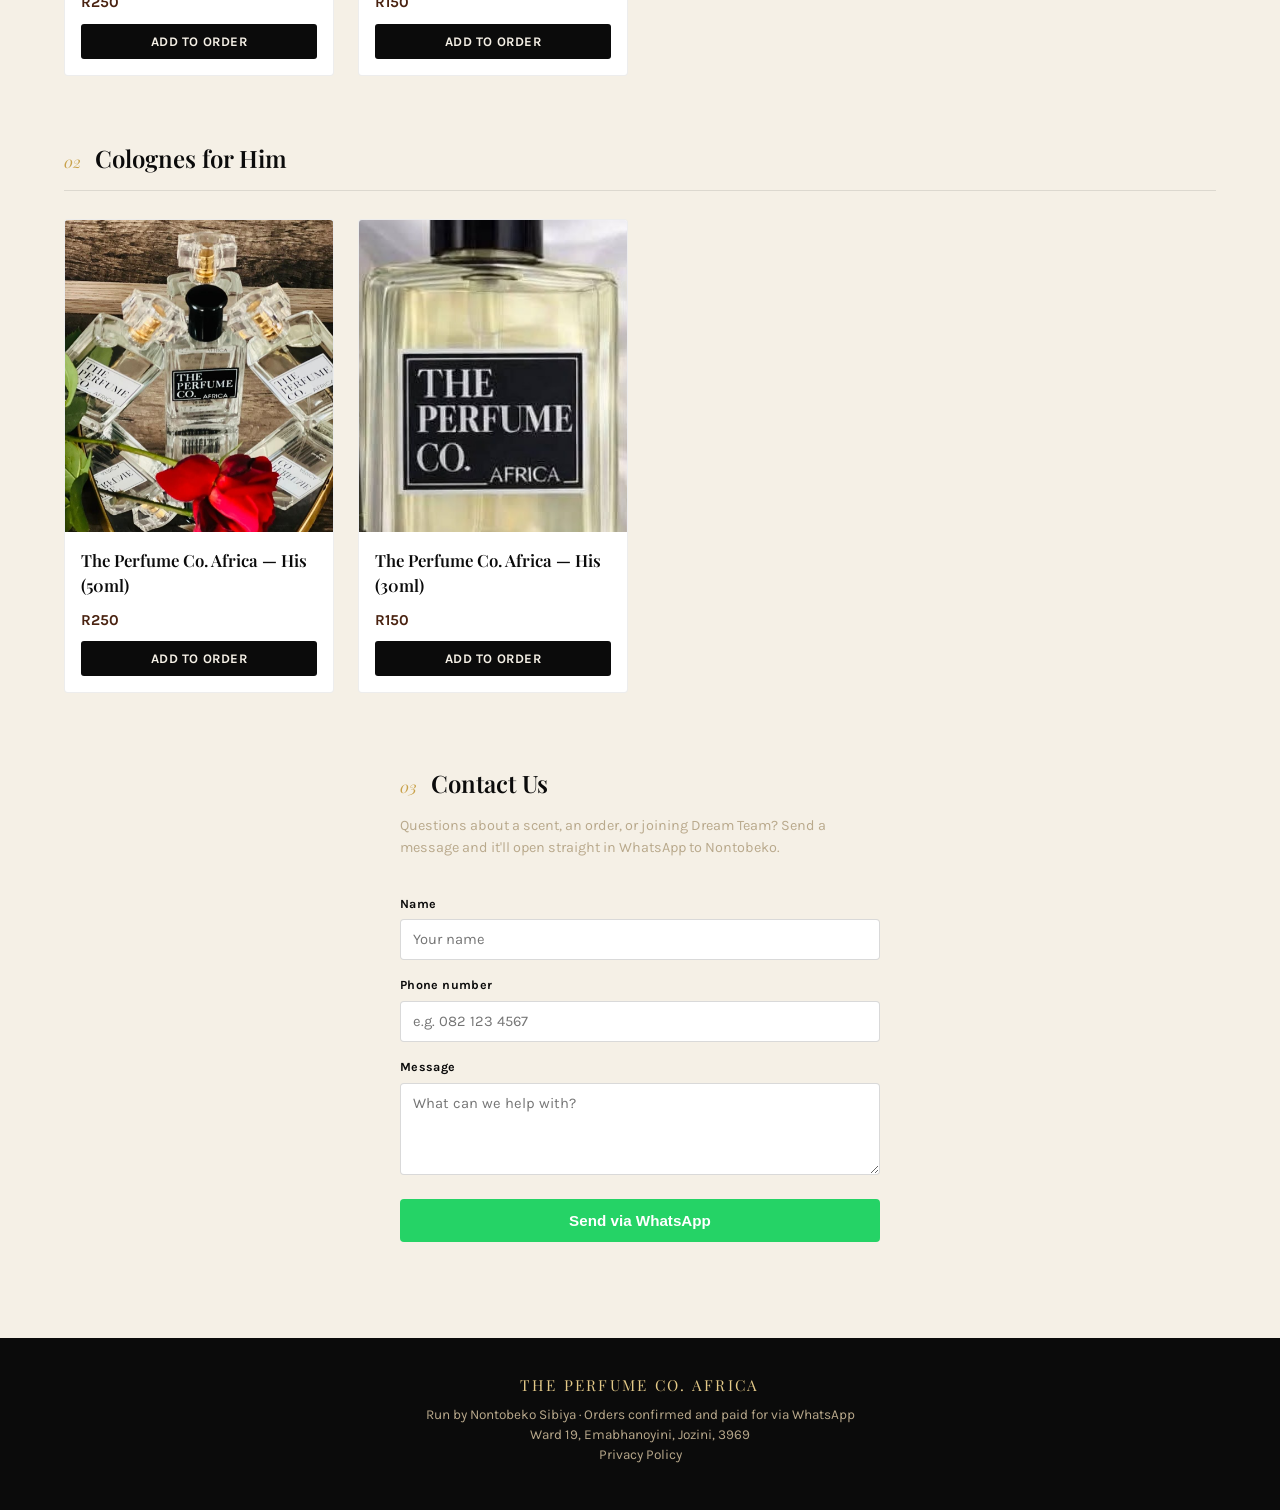
==== commit 33849566: "Add payment options and delivery location input Added payment options section with delivery location" ====
--- a/index.html
+++ b/index.html
@@ -129,6 +129,8 @@
 <footer class="site-footer">
   <p class="footer-brand">THE PERFUME CO. AFRICA</p>
   <p>Run by Nontobeko Sibiya · Orders confirmed and paid for via WhatsApp</p>
+  <p class="footer-address">Ward 19, Emabhanoyini, Jozini, 3969</p>
+  <p class="footer-links"><a href="privacy-policy.html">Privacy Policy</a></p>
 </footer>
 
 <!-- Cart Drawer -->
@@ -146,6 +148,14 @@
       <span>Total</span>
       <span id="cartTotal">R0</span>
     </div>
+
+    <div class="payment-options">
+      <span class="payment-label">Payment Options</span>
+      <label for="deliveryLocation">Your location</label>
+      <input type="text" id="deliveryLocation" placeholder="e.g. suburb, town">
+      <p class="payment-note">Payment and delivery fees are arranged directly with Nontobeko on WhatsApp based on your location.</p>
+    </div>
+
     <button id="checkoutBtn" class="checkout-btn">Checkout on WhatsApp</button>
     <p class="cart-note">You'll message Nontobeko directly to confirm payment and delivery.</p>
   </div>
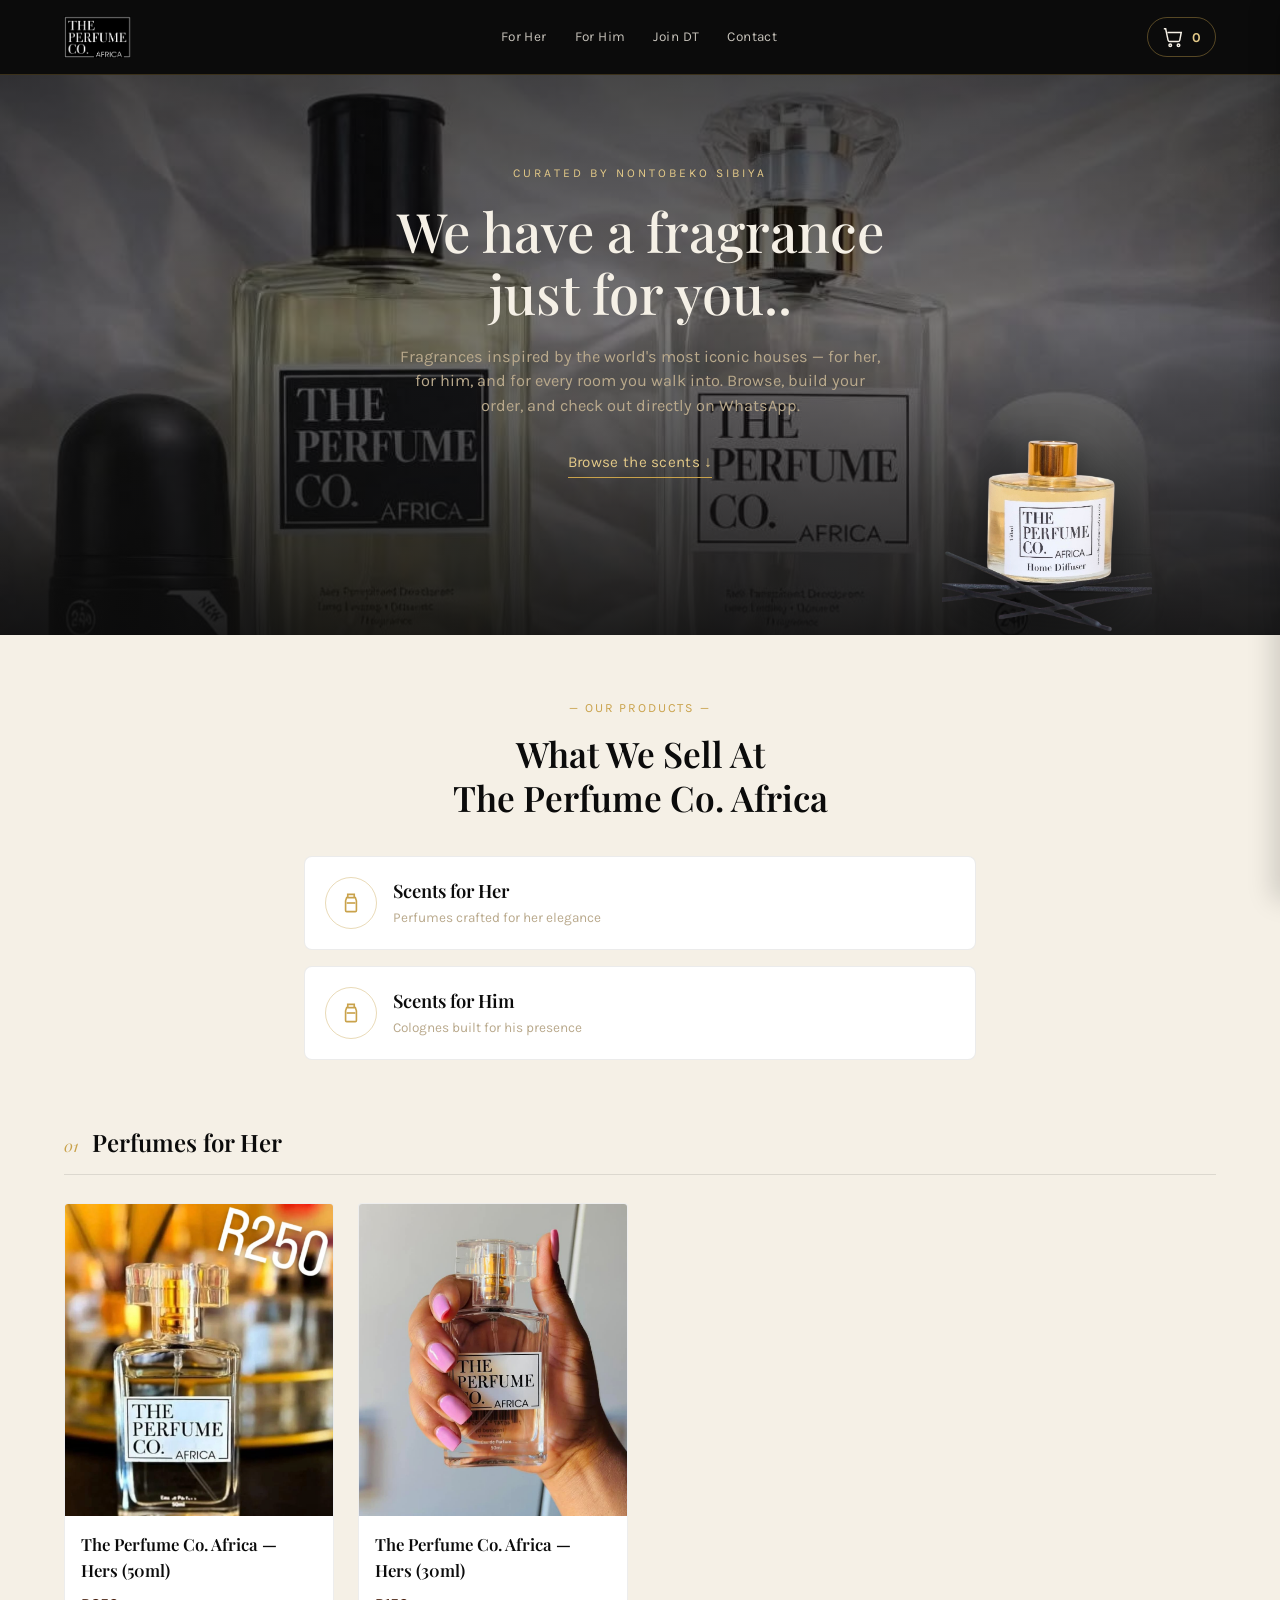
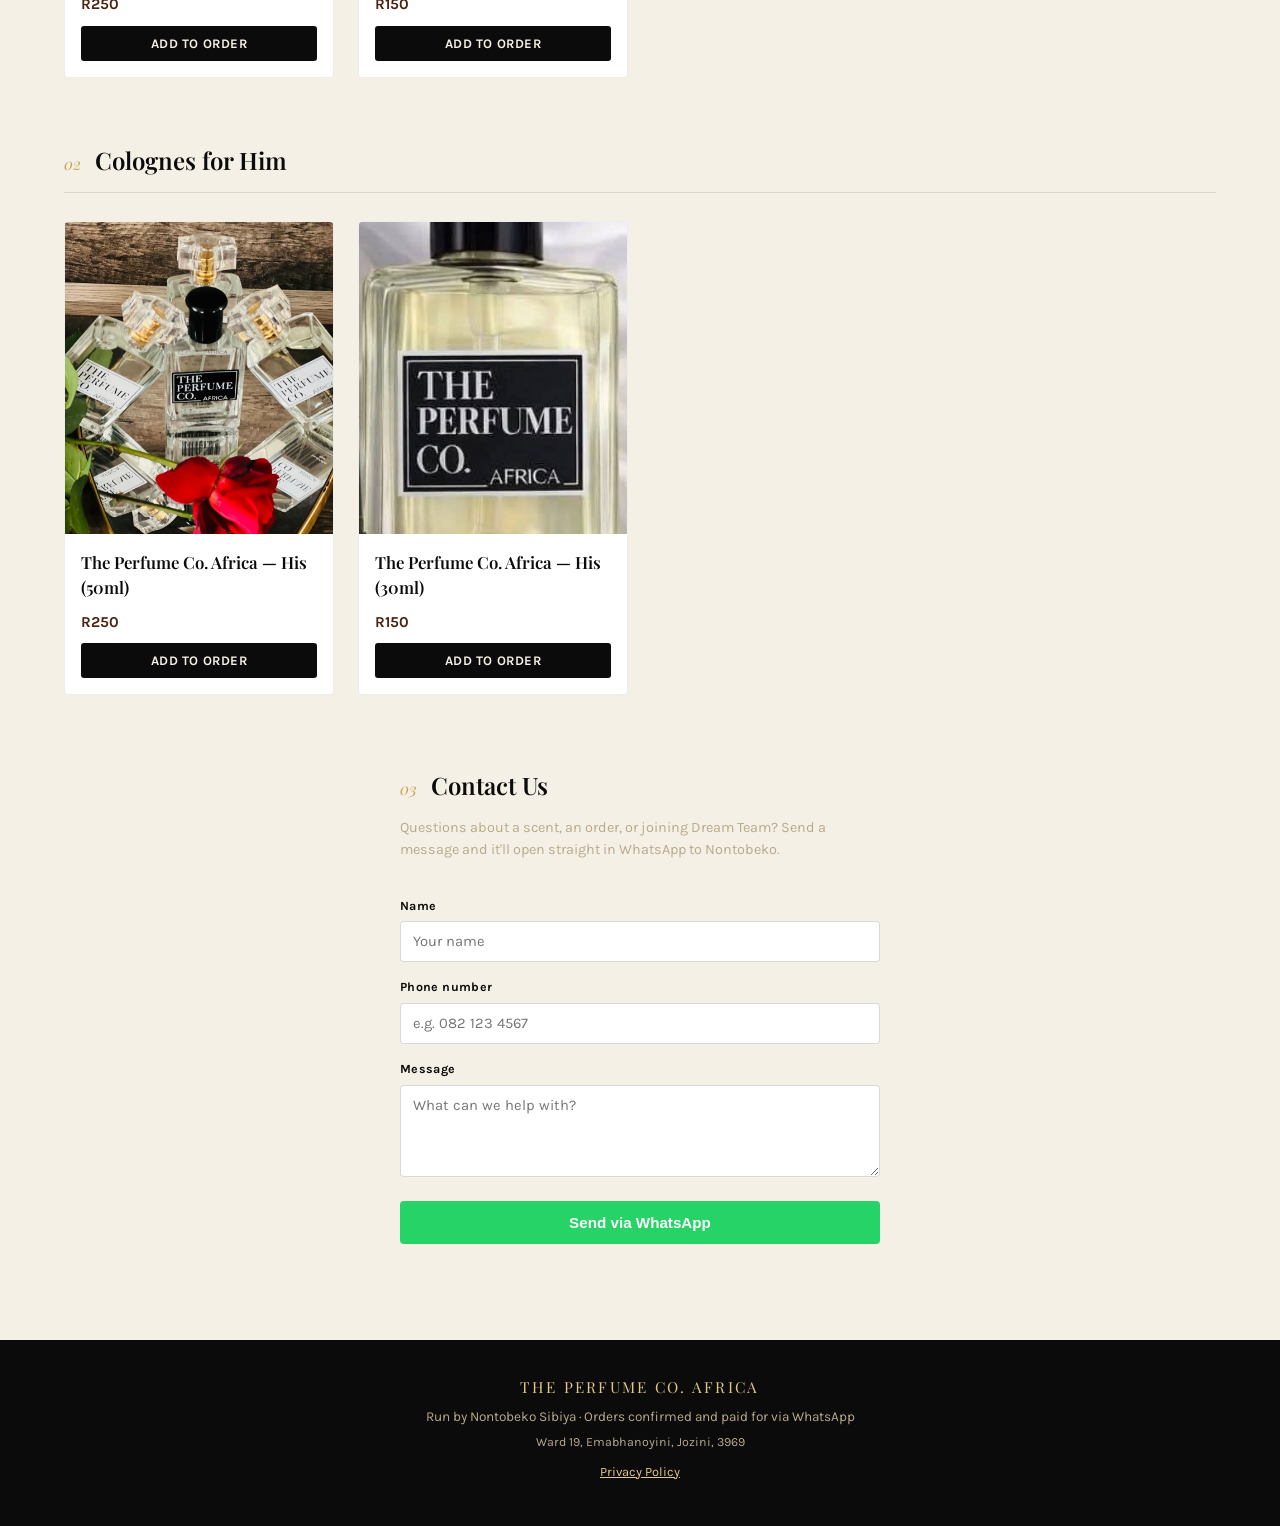
==== commit e7f88ec8: "Add files via upload" ====
--- a/index.html
+++ b/index.html
@@ -16,8 +16,7 @@
       <svg width="22" height="22" viewBox="0 0 24 24" fill="none" stroke="currentColor" stroke-width="1.8"><path d="M3 6h18M3 12h18M3 18h18"/></svg>
     </button>
     <a href="#top" class="logo">
-      <span class="logo-mark">THE PERFUME CO.</span>
-      <span class="logo-sub">AFRICA</span>
+      <img src="assets/logo.png" alt="The Perfume Co. Africa" class="logo-img">
     </a>
     <nav class="cat-nav">
       <a href="#for-her">For Her</a>
--- a/style.css
+++ b/style.css
@@ -39,9 +39,8 @@
   justify-content: space-between;
   gap: 16px;
 }
-.logo { display: flex; flex-direction: column; line-height: 1; }
-.logo-mark { font-family: var(--font-display); font-weight: 600; font-size: 1.15rem; letter-spacing: 0.03em; }
-.logo-sub { font-size: 0.62rem; letter-spacing: 0.35em; color: var(--gold); margin-top: 3px; }
+.logo { display: flex; align-items: center; }
+.logo-img { height: 42px; width: auto; display: block; }
 .cat-nav { display: none; gap: 28px; font-size: 0.85rem; letter-spacing: 0.03em; }
 .cat-nav a { opacity: 0.8; transition: opacity 0.2s; }
 .cat-nav a:hover { opacity: 1; color: var(--gold-soft); }
@@ -359,13 +358,23 @@
   background: var(--black);
   color: var(--cream);
   border-radius: 8px;
-  padding: 26px 28px;
+  overflow: hidden;
   min-width: 220px;
   flex: 1;
   max-width: 260px;
   text-align: left;
   border: 1px solid rgba(201,162,75,0.3);
 }
+.stock-photo {
+  width: 100%;
+  height: 180px;
+  object-fit: cover;
+  display: block;
+}
+.stock-card > .stock-size,
+.stock-card > .stock-row { padding-left: 28px; padding-right: 28px; }
+.stock-card > .stock-size { padding-top: 20px; }
+.stock-card > .stock-row.highlight { padding-bottom: 20px; }
 .stock-size {
   display: inline-block;
   font-family: var(--font-display);
@@ -417,6 +426,16 @@
 .contact-form textarea:focus { outline: 2px solid var(--gold); outline-offset: 1px; }
 .contact-form button { margin-top: 18px; }
 
+/* ---- Legal Page ---- */
+.legal-page { max-width: 640px; margin: 0 auto; padding: 56px 24px 64px; }
+.legal-inner h1 { font-family: var(--font-display); font-weight: 600; font-size: 2rem; margin-bottom: 6px; }
+.legal-updated { color: var(--taupe); font-size: 0.82rem; margin-bottom: 28px; }
+.legal-inner h2 { font-family: var(--font-display); font-weight: 600; font-size: 1.15rem; margin: 28px 0 10px; color: var(--black); }
+.legal-inner p { font-size: 0.92rem; color: #333; margin-bottom: 12px; }
+.legal-list { padding-left: 20px; margin-bottom: 12px; }
+.legal-list li { font-size: 0.92rem; color: #333; margin-bottom: 6px; }
+.legal-address { font-weight: 700; }
+
 /* ---- Footer ---- */
 .site-footer {
   margin-top: 72px;
@@ -427,6 +446,10 @@
   font-size: 0.85rem;
 }
 .footer-brand { font-family: var(--font-display); color: var(--gold-soft); letter-spacing: 0.15em; margin-bottom: 8px; font-size: 0.95rem; }
+.footer-address { font-size: 0.78rem; color: var(--taupe); margin-top: 6px; }
+.footer-links { margin-top: 10px; }
+.footer-links a { font-size: 0.8rem; color: var(--gold-soft); text-decoration: underline; }
+.footer-links a:hover { color: var(--cream); }
 
 /* ---- Cart Drawer ---- */
 .cart-overlay {
@@ -468,6 +491,34 @@
 
 .cart-footer { padding: 18px 22px 22px; border-top: 1px solid rgba(0,0,0,0.1); }
 .cart-total-row { display: flex; justify-content: space-between; font-weight: 700; font-size: 1.05rem; margin-bottom: 14px; }
+
+.payment-options {
+  border: 1px solid rgba(0,0,0,0.1);
+  border-radius: 6px;
+  padding: 14px;
+  margin-bottom: 16px;
+  background: #faf7f1;
+}
+.payment-label {
+  display: block;
+  font-family: var(--font-display);
+  font-weight: 600;
+  font-size: 0.85rem;
+  margin-bottom: 8px;
+  color: var(--black);
+}
+.payment-options label { font-size: 0.75rem; font-weight: 700; letter-spacing: 0.02em; display: block; margin-bottom: 4px; }
+.payment-options input {
+  width: 100%;
+  border: 1px solid rgba(0,0,0,0.15);
+  border-radius: 4px;
+  padding: 9px 10px;
+  font-family: var(--font-body);
+  font-size: 0.88rem;
+  margin-bottom: 8px;
+}
+.payment-options input:focus { outline: 2px solid var(--gold); outline-offset: 1px; }
+.payment-note { font-size: 0.72rem; color: var(--taupe); line-height: 1.4; }
 .checkout-btn {
   width: 100%; background: #25D366; color: #fff; border: none; border-radius: 4px;
   padding: 13px; font-weight: 700; font-size: 0.95rem; cursor: pointer;
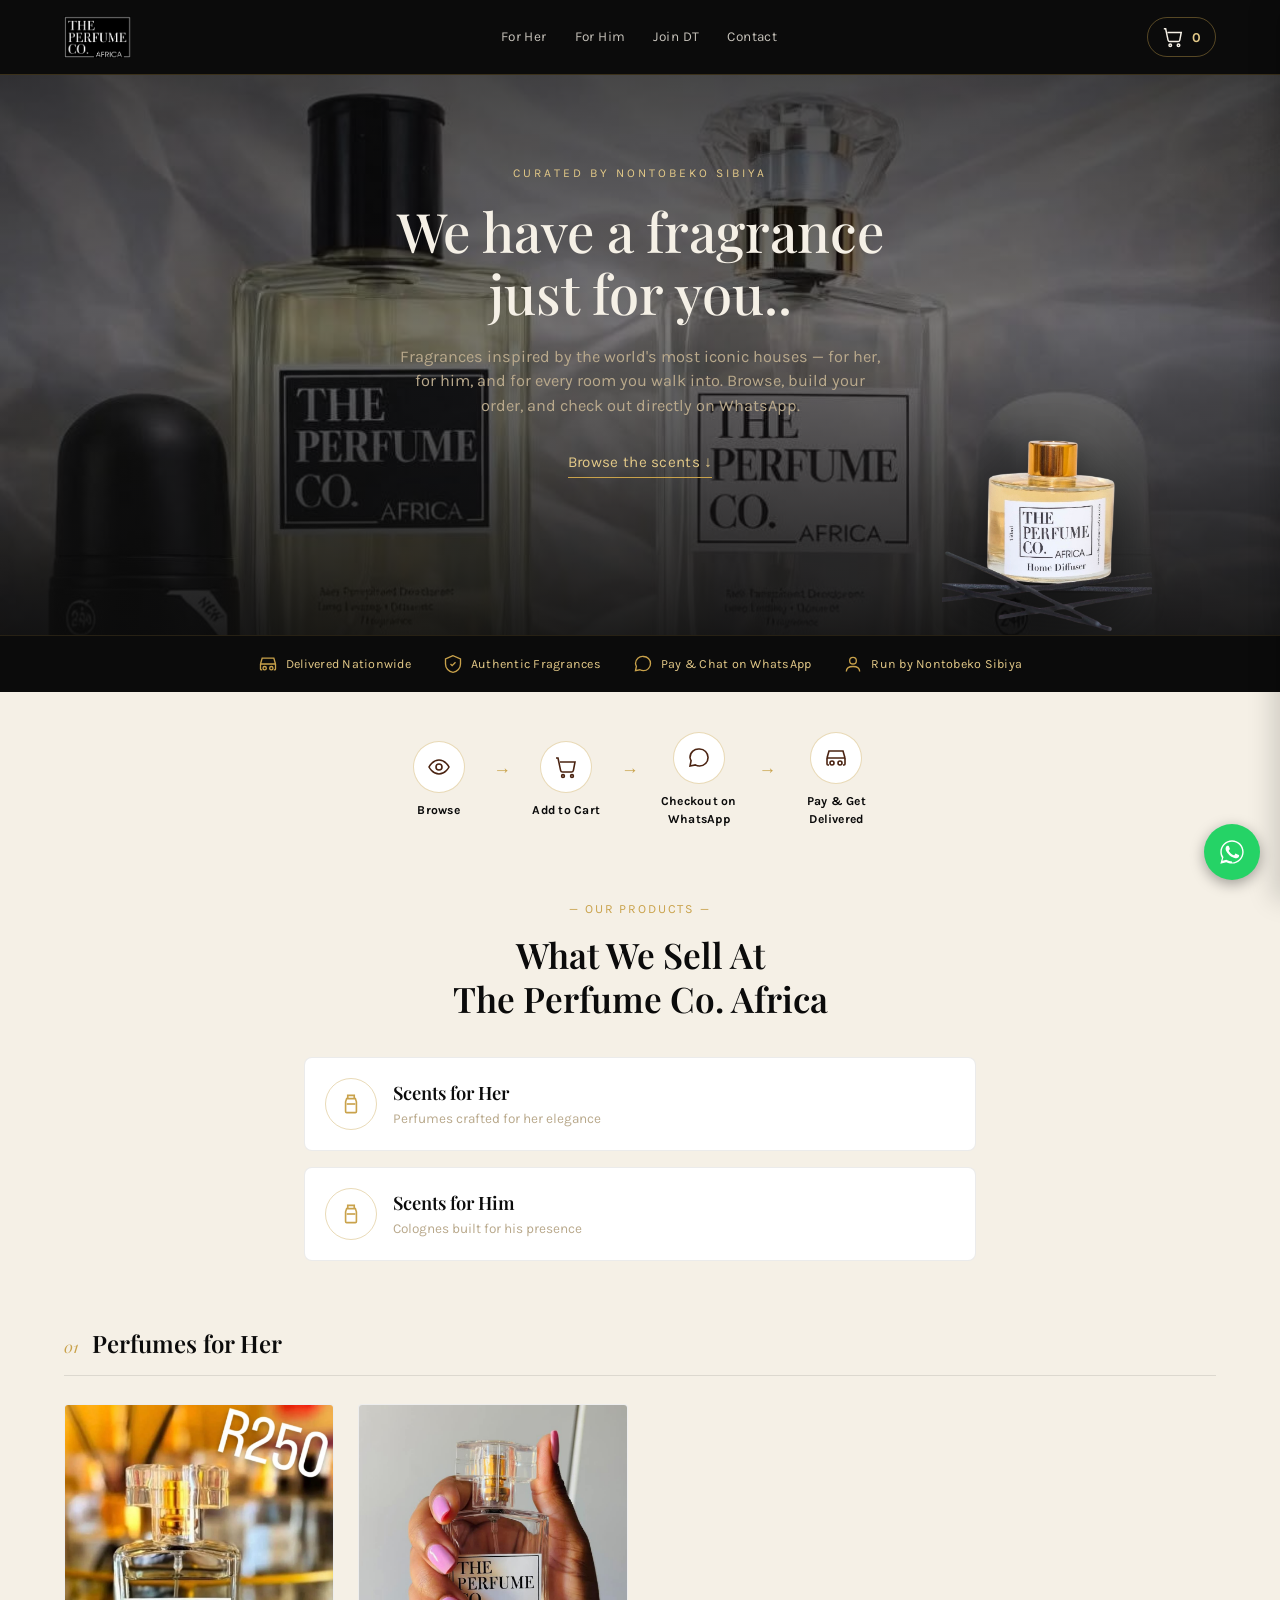
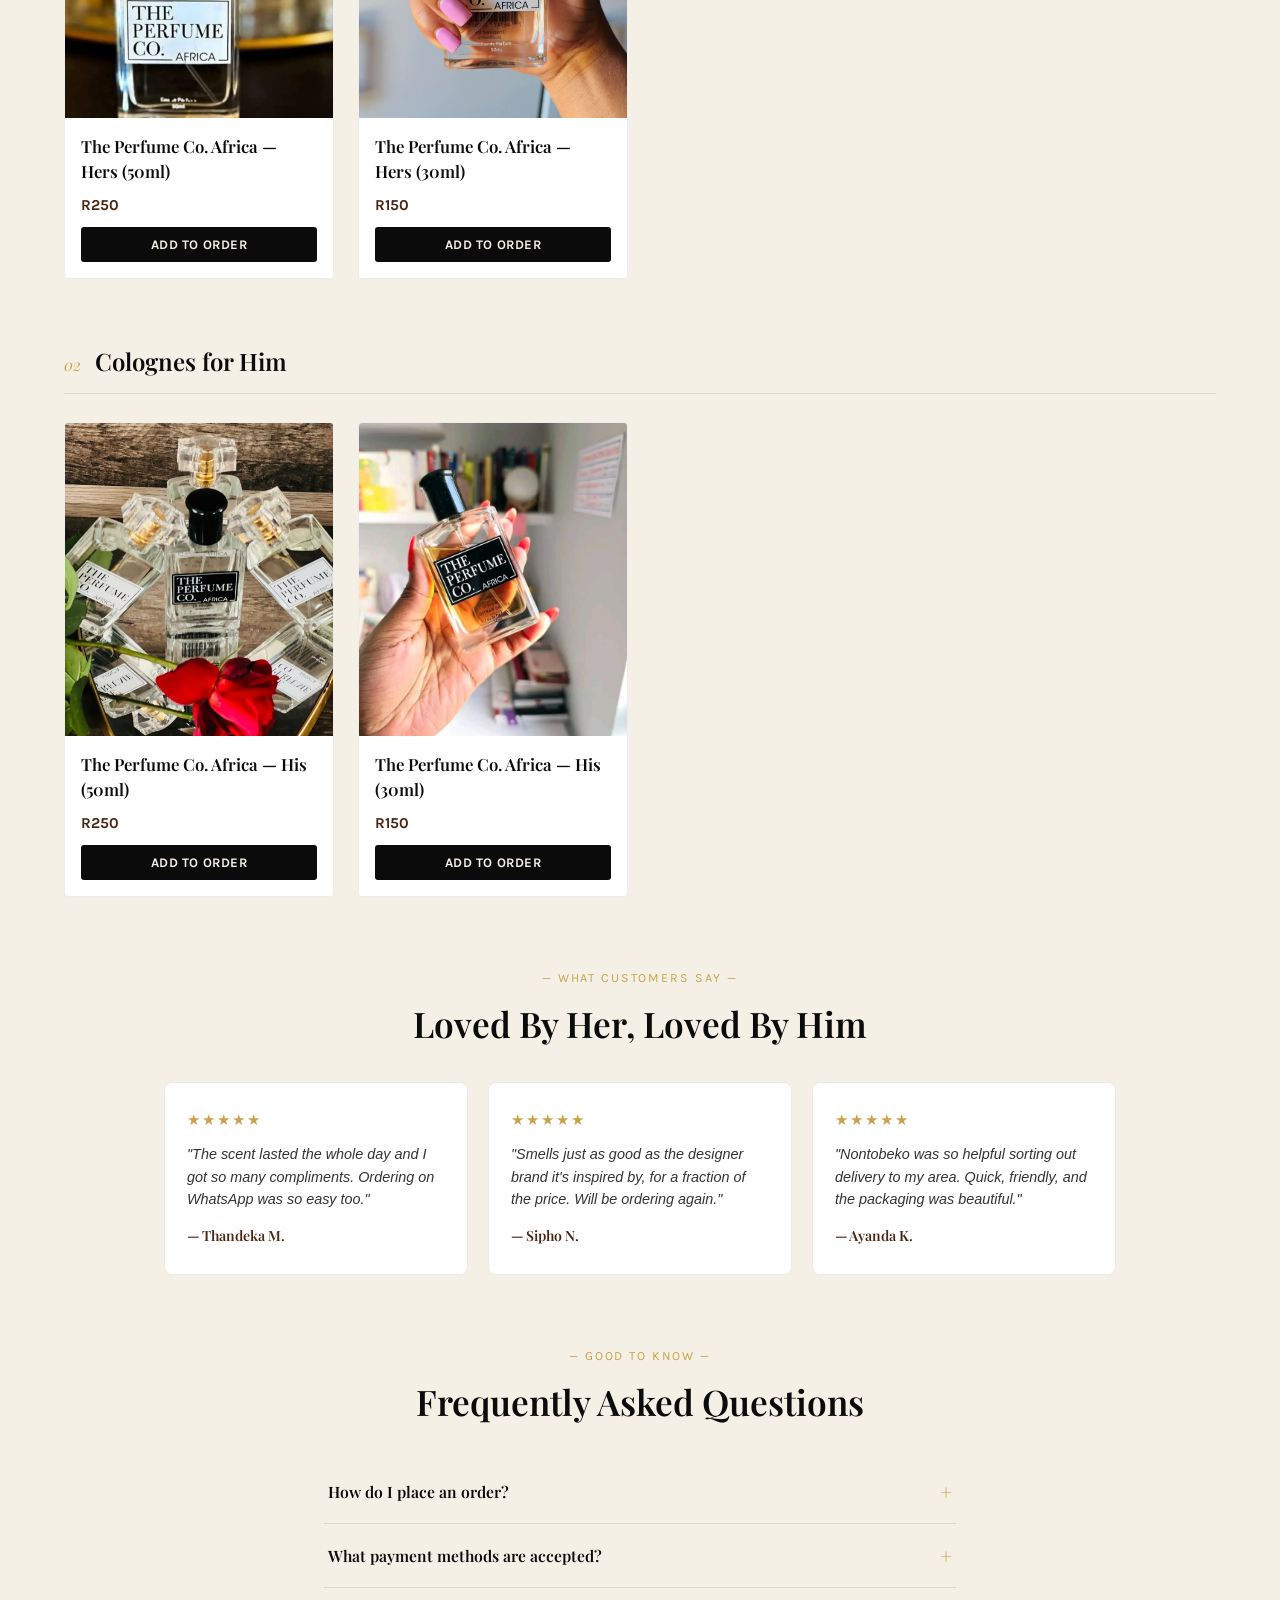
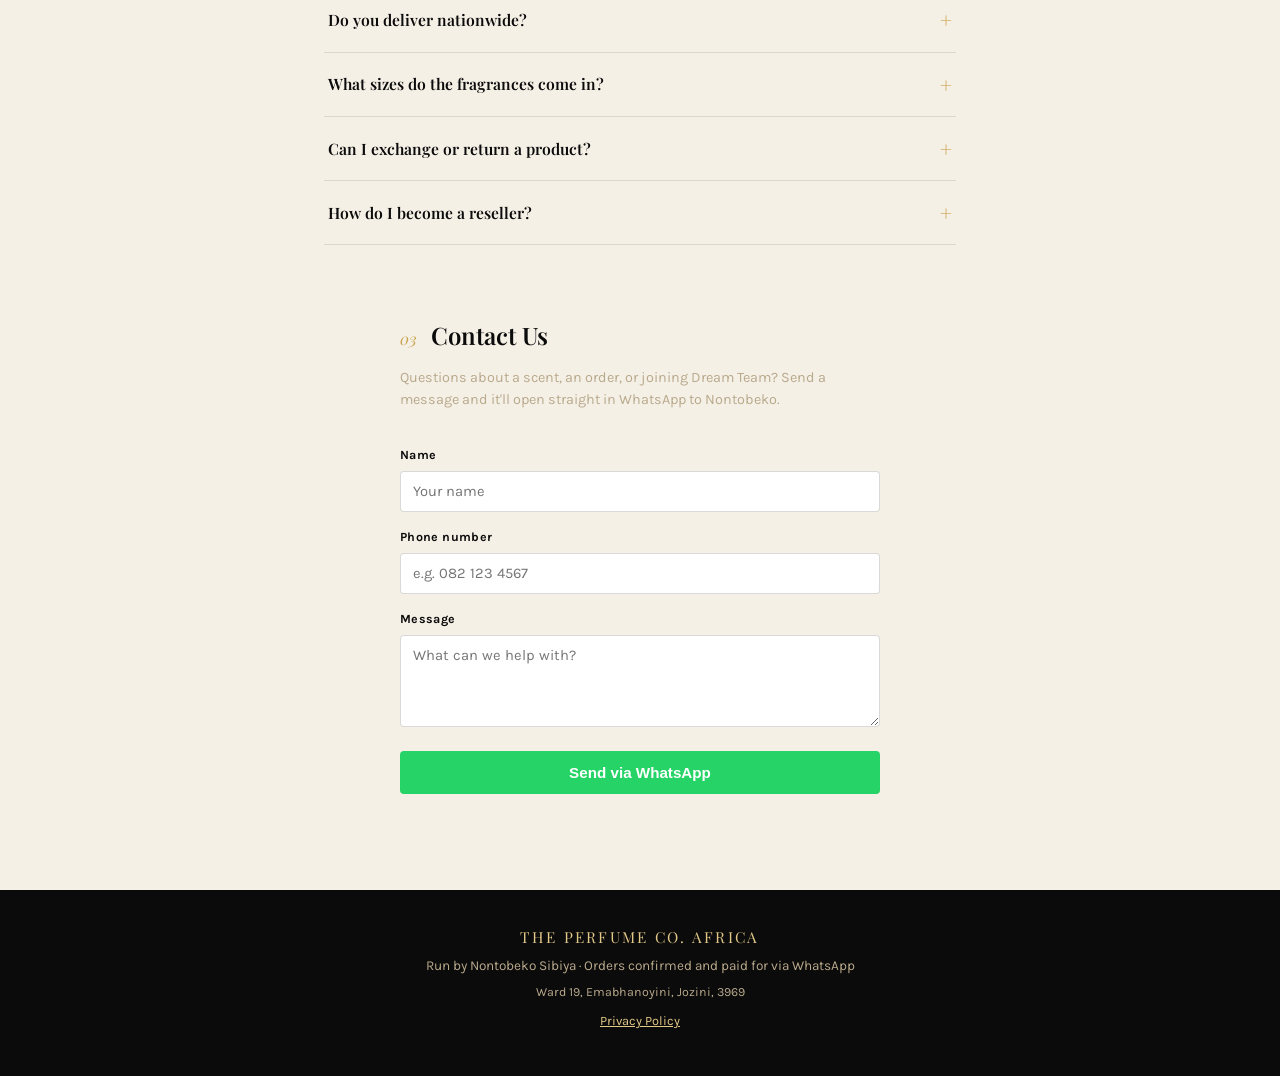
==== commit eb59f1ff: "Add files via upload Signed-off-by: Sizwe Sibiya <sizwescelimpilo5@gmail.com>" ====
--- a/index.html
+++ b/index.html
@@ -3,7 +3,12 @@
 <head>
 <meta charset="UTF-8">
 <meta name="viewport" content="width=device-width, initial-scale=1.0">
-<title>The Perfume Co. Africa — Nontobeko Sibiya</title>
+<title>The Perfume Co. Africa — His & Hers Fragrances</title>
+<meta name="description" content="Shop His & Hers fragrances from The Perfume Co. Africa, run by Nontobeko Sibiya. Browse scents, build your order, and checkout directly on WhatsApp.">
+<link rel="icon" type="image/png" href="favicon.ico">
+<link rel="icon" type="image/png" sizes="32x32" href="assets/favicon-32.png">
+<link rel="icon" type="image/png" sizes="16x16" href="assets/favicon-16.png">
+<link rel="apple-touch-icon" sizes="180x180" href="assets/favicon-180.png">
 <link rel="preconnect" href="https://fonts.googleapis.com">
 <link href="https://fonts.googleapis.com/css2?family=Playfair+Display:ital,wght@0,500;0,600;1,500&family=Karla:wght@400;500;700&display=swap" rel="stylesheet">
 <link rel="stylesheet" href="style.css">
@@ -55,7 +60,56 @@
   <img src="assets/home-diffuser.png" alt="The Perfume Co. Africa Home Diffuser" class="hero-bottle">
 </section>
 
+<div class="trust-strip">
+  <div class="trust-item">
+    <svg width="20" height="20" viewBox="0 0 24 24" fill="none" stroke="currentColor" stroke-width="1.6"><path d="M3 12l2-7h14l2 7M3 12v6a1 1 0 0 0 1 1h1M3 12h18M21 12v6a1 1 0 0 1-1 1h-1M8 19a2 2 0 1 0 0-4 2 2 0 0 0 0 4Zm8 0a2 2 0 1 0 0-4 2 2 0 0 0 0 4Z"/></svg>
+    <span>Delivered Nationwide</span>
+  </div>
+  <div class="trust-item">
+    <svg width="20" height="20" viewBox="0 0 24 24" fill="none" stroke="currentColor" stroke-width="1.6"><path d="M12 2 3 6v6c0 5 3.8 9.4 9 10 5.2-.6 9-5 9-10V6l-9-4Z"/><path d="m9 12 2 2 4-4"/></svg>
+    <span>Authentic Fragrances</span>
+  </div>
+  <div class="trust-item">
+    <svg width="20" height="20" viewBox="0 0 24 24" fill="none" stroke="currentColor" stroke-width="1.6"><path d="M21 11.5a8.38 8.38 0 0 1-8.5 8.5 8.5 8.5 0 0 1-4.2-1.1L3 20l1.1-5.3A8.38 8.38 0 0 1 3 11.5 8.5 8.5 0 0 1 12.5 3 8.38 8.38 0 0 1 21 11.5Z"/></svg>
+    <span>Pay & Chat on WhatsApp</span>
+  </div>
+  <div class="trust-item">
+    <svg width="20" height="20" viewBox="0 0 24 24" fill="none" stroke="currentColor" stroke-width="1.6"><circle cx="12" cy="8" r="4"/><path d="M4 21c0-4 3.6-6 8-6s8 2 8 6"/></svg>
+    <span>Run by Nontobeko Sibiya</span>
+  </div>
+</div>
+
 <main>
+
+  <section class="how-it-works" id="how-it-works">
+    <div class="how-step">
+      <span class="how-icon">
+        <svg width="24" height="24" viewBox="0 0 24 24" fill="none" stroke="currentColor" stroke-width="1.6"><path d="M2 12s3.5-7 10-7 10 7 10 7-3.5 7-10 7-10-7-10-7Z"/><circle cx="12" cy="12" r="3"/></svg>
+      </span>
+      <span class="how-label">Browse</span>
+    </div>
+    <span class="how-arrow">→</span>
+    <div class="how-step">
+      <span class="how-icon">
+        <svg width="24" height="24" viewBox="0 0 24 24" fill="none" stroke="currentColor" stroke-width="1.6"><circle cx="9" cy="21" r="1.4"/><circle cx="18" cy="21" r="1.4"/><path d="M2 3h2l2.6 12.4a2 2 0 0 0 2 1.6h8.8a2 2 0 0 0 2-1.6L21 7H6"/></svg>
+      </span>
+      <span class="how-label">Add to Cart</span>
+    </div>
+    <span class="how-arrow">→</span>
+    <div class="how-step">
+      <span class="how-icon">
+        <svg width="24" height="24" viewBox="0 0 24 24" fill="none" stroke="currentColor" stroke-width="1.6"><path d="M21 11.5a8.38 8.38 0 0 1-8.5 8.5 8.5 8.5 0 0 1-4.2-1.1L3 20l1.1-5.3A8.38 8.38 0 0 1 3 11.5 8.5 8.5 0 0 1 12.5 3 8.38 8.38 0 0 1 21 11.5Z"/></svg>
+      </span>
+      <span class="how-label">Checkout on WhatsApp</span>
+    </div>
+    <span class="how-arrow">→</span>
+    <div class="how-step">
+      <span class="how-icon">
+        <svg width="24" height="24" viewBox="0 0 24 24" fill="none" stroke="currentColor" stroke-width="1.6"><path d="M3 12l2-7h14l2 7M3 12v6a1 1 0 0 0 1 1h1M3 12h18M21 12v6a1 1 0 0 1-1 1h-1M8 19a2 2 0 1 0 0-4 2 2 0 0 0 0 4Zm8 0a2 2 0 1 0 0-4 2 2 0 0 0 0 4Z"/></svg>
+      </span>
+      <span class="how-label">Pay & Get Delivered</span>
+    </div>
+  </section>
 
   <section class="products-overview" id="products">
     <p class="overview-eyebrow">— Our Products —</p>
@@ -98,6 +152,66 @@
       <h2>Colognes for Him</h2>
     </div>
     <div class="product-grid" data-category="Colognes for Him"></div>
+  </section>
+
+  <section class="testimonials-section" id="testimonials">
+    <p class="overview-eyebrow">— What Customers Say —</p>
+    <h2 class="overview-title">Loved By Her, Loved By Him</h2>
+
+    <div class="testimonial-grid">
+      <div class="testimonial-card">
+        <div class="stars">★★★★★</div>
+        <p class="testimonial-quote">"The scent lasted the whole day and I got so many compliments. Ordering on WhatsApp was so easy too."</p>
+        <span class="testimonial-name">— Thandeka M.</span>
+      </div>
+      <div class="testimonial-card">
+        <div class="stars">★★★★★</div>
+        <p class="testimonial-quote">"Smells just as good as the designer brand it's inspired by, for a fraction of the price. Will be ordering again."</p>
+        <span class="testimonial-name">— Sipho N.</span>
+      </div>
+      <div class="testimonial-card">
+        <div class="stars">★★★★★</div>
+        <p class="testimonial-quote">"Nontobeko was so helpful sorting out delivery to my area. Quick, friendly, and the packaging was beautiful."</p>
+        <span class="testimonial-name">— Ayanda K.</span>
+      </div>
+    </div>
+  </section>
+
+  <section class="faq-section" id="faq">
+    <p class="overview-eyebrow">— Good To Know —</p>
+    <h2 class="overview-title">Frequently Asked Questions</h2>
+
+    <div class="faq-list">
+      <details class="faq-item">
+        <summary>How do I place an order?</summary>
+        <p>Add whatever you'd like to your cart, then tap "Checkout on WhatsApp." Your order opens as a pre-filled message straight to Nontobeko, who'll confirm stock, payment, and delivery with you directly.</p>
+      </details>
+
+      <details class="faq-item">
+        <summary>What payment methods are accepted?</summary>
+        <p>Payment is arranged directly with Nontobeko over WhatsApp once your order is confirmed — usually EFT or cash on delivery/collection, depending on your location.</p>
+      </details>
+
+      <details class="faq-item">
+        <summary>Do you deliver nationwide?</summary>
+        <p>Yes. We're based in Jozini, KZN, and deliver across South Africa. Add your location at checkout and Nontobeko will confirm the delivery fee and timeframe with you on WhatsApp.</p>
+      </details>
+
+      <details class="faq-item">
+        <summary>What sizes do the fragrances come in?</summary>
+        <p>Every scent comes in 50ml (R250) and 30ml (R150), for both His and Hers ranges — same pricing either way.</p>
+      </details>
+
+      <details class="faq-item">
+        <summary>Can I exchange or return a product?</summary>
+        <p>If there's an issue with your order, message Nontobeko on WhatsApp as soon as it arrives so it can be sorted out quickly.</p>
+      </details>
+
+      <details class="faq-item">
+        <summary>How do I become a reseller?</summary>
+        <p>Visit the <a href="join.html">Join Dream Team</a> page for stock pricing, fees, and benefits, then book a one-on-one session with Nontobeko to get started.</p>
+      </details>
+    </div>
   </section>
 
   <section class="contact-section" id="contact">
@@ -162,5 +276,9 @@
 
 <script src="products.js"></script>
 <script src="script.js"></script>
+<a href="https://wa.me/27790494266?text=Hi%20Nontobeko!%20I%20have%20a%20question%20about%20The%20Perfume%20Co.%20Africa." target="_blank" class="whatsapp-float" aria-label="Chat on WhatsApp">
+  <svg width="28" height="28" viewBox="0 0 24 24" fill="currentColor"><path d="M17.5 14.4c-.3-.1-1.7-.9-2-1-.3-.1-.5-.1-.6.1-.2.3-.7 1-.9 1.2-.2.2-.3.2-.6.1-.3-.1-1.3-.5-2.4-1.5-.9-.8-1.5-1.8-1.7-2.1-.2-.3 0-.5.1-.6.1-.1.3-.3.4-.5.1-.1.2-.3.3-.5.1-.2 0-.4 0-.5 0-.1-.6-1.5-.8-2-.2-.5-.4-.5-.6-.5h-.5c-.2 0-.5.1-.7.3-.3.3-1 1-1 2.4s1 2.8 1.2 3c.1.2 2 3.1 4.9 4.3.7.3 1.2.5 1.6.6.7.2 1.3.2 1.8.1.5-.1 1.7-.7 1.9-1.3.2-.6.2-1.2.2-1.3-.1-.1-.3-.2-.6-.3z"/><path d="M12 2C6.5 2 2 6.5 2 12c0 1.9.5 3.6 1.4 5.1L2 22l5.1-1.3c1.4.8 3.1 1.2 4.9 1.2 5.5 0 10-4.5 10-10S17.5 2 12 2zm0 18.1c-1.6 0-3.1-.4-4.5-1.2l-.3-.2-3.4.9.9-3.3-.2-.3C3.7 14.7 3.2 13.4 3.2 12c0-4.8 3.9-8.8 8.8-8.8s8.8 3.9 8.8 8.8-3.9 8.9-8.8 8.9z"/></svg>
+</a>
+
 </body>
 </html>
--- a/style.css
+++ b/style.css
@@ -173,6 +173,60 @@
   .hero h1 #heroRotating { animation: none; }
 }
 
+/* ---- Trust Strip ---- */
+.trust-strip {
+  background: var(--black);
+  border-top: 1px solid rgba(201,162,75,0.15);
+  display: flex;
+  flex-wrap: wrap;
+  justify-content: center;
+  gap: 14px 32px;
+  padding: 18px 24px;
+}
+.trust-item {
+  display: flex;
+  align-items: center;
+  gap: 8px;
+  color: var(--gold-soft);
+  font-size: 0.78rem;
+  letter-spacing: 0.02em;
+  white-space: nowrap;
+}
+.trust-item svg { flex-shrink: 0; color: var(--gold); }
+
+/* ---- How It Works ---- */
+.how-it-works {
+  max-width: 900px;
+  margin: 0 auto;
+  padding: 40px 24px 8px;
+  display: flex;
+  flex-wrap: wrap;
+  align-items: center;
+  justify-content: center;
+  gap: 12px 8px;
+}
+.how-step {
+  display: flex;
+  flex-direction: column;
+  align-items: center;
+  gap: 8px;
+  min-width: 90px;
+}
+.how-icon {
+  width: 52px;
+  height: 52px;
+  border-radius: 50%;
+  border: 1px solid rgba(201,162,75,0.4);
+  background: #fff;
+  display: flex;
+  align-items: center;
+  justify-content: center;
+  color: var(--brown-mid);
+}
+.how-label { font-size: 0.76rem; font-weight: 700; letter-spacing: 0.02em; text-align: center; color: var(--black); max-width: 100px; }
+.how-arrow { color: var(--gold); font-size: 1.1rem; margin: 0 2px; align-self: center; margin-top: -20px; }
+@media (max-width: 560px) { .how-arrow { display: none; } }
+
 /* ---- Products Overview ---- */
 .products-overview {
   max-width: 720px;
@@ -221,6 +275,62 @@
 .overview-text { display: flex; flex-direction: column; gap: 3px; }
 .overview-name { font-family: var(--font-display); font-weight: 600; font-size: 1.15rem; color: var(--black); }
 .overview-sub { font-size: 0.85rem; color: var(--taupe); }
+
+/* ---- FAQ ---- */
+.faq-section { max-width: 680px; margin: 0 auto; padding: 64px 24px 8px; text-align: center; }
+.faq-list { text-align: left; margin-top: 8px; }
+.faq-item {
+  border-bottom: 1px solid rgba(0,0,0,0.1);
+  padding: 16px 4px;
+}
+.faq-item summary {
+  cursor: pointer;
+  font-family: var(--font-display);
+  font-weight: 600;
+  font-size: 0.98rem;
+  list-style: none;
+  display: flex;
+  justify-content: space-between;
+  align-items: center;
+  gap: 12px;
+}
+.faq-item summary::-webkit-details-marker { display: none; }
+.faq-item summary::after {
+  content: "+";
+  font-size: 1.3rem;
+  color: var(--gold);
+  flex-shrink: 0;
+  transition: transform 0.2s;
+}
+.faq-item[open] summary::after { transform: rotate(45deg); }
+.faq-item p { font-size: 0.88rem; color: var(--taupe); margin-top: 10px; line-height: 1.55; }
+.faq-item p a { color: var(--brown-mid); text-decoration: underline; }
+
+/* ---- Testimonials ---- */
+.testimonials-section {
+  max-width: 1000px;
+  margin: 0 auto;
+  padding: 64px 24px 8px;
+  text-align: center;
+}
+.testimonial-grid {
+  display: grid;
+  grid-template-columns: 1fr;
+  gap: 20px;
+  margin-top: 8px;
+}
+@media (min-width: 760px) { .testimonial-grid { grid-template-columns: repeat(3, 1fr); } }
+
+.testimonial-card {
+  background: #fff;
+  border: 1px solid rgba(0,0,0,0.08);
+  border-radius: 8px;
+  padding: 26px 22px;
+  text-align: left;
+}
+.stars { color: var(--gold); font-size: 0.95rem; letter-spacing: 2px; margin-bottom: 12px; }
+.testimonial-quote { font-size: 0.9rem; color: #333; line-height: 1.55; margin-bottom: 14px; font-style: italic; }
+.testimonial-name { font-family: var(--font-display); font-weight: 600; font-size: 0.88rem; color: var(--brown-mid); }
 
 /* ---- Category sections ---- */
 .category { max-width: 1200px; margin: 0 auto; padding: 56px 24px 8px; scroll-margin-top: 80px; }
@@ -282,8 +392,29 @@
   background: radial-gradient(120% 100% at 50% 0%, var(--brown-mid) 0%, var(--brown-deep) 45%, var(--black) 100%);
   color: var(--cream);
   padding: 64px 24px;
-}
-.join-inner { max-width: 640px; margin: 0 auto; text-align: center; }
+  position: relative;
+  overflow: hidden;
+}
+.join-inner { max-width: 640px; margin: 0 auto; text-align: center; position: relative; z-index: 2; }
+.join-photo {
+  display: none;
+  position: absolute;
+  right: 0;
+  bottom: 0;
+  height: 92%;
+  width: auto;
+  z-index: 1;
+  opacity: 0.92;
+  pointer-events: none;
+  -webkit-mask-image: linear-gradient(to left, rgba(0,0,0,1) 55%, rgba(0,0,0,0) 100%);
+  mask-image: linear-gradient(to left, rgba(0,0,0,1) 55%, rgba(0,0,0,0) 100%);
+}
+@media (min-width: 860px) {
+  .join-photo { display: block; }
+  .join-inner { max-width: 560px; margin: 0; text-align: left; }
+  .join-inner .join-fees { justify-content: flex-start; }
+  .join-inner .benefits-list { margin-left: 0; }
+}
 .dt-badge { width: 92px; height: auto; margin-bottom: 18px; }
 .dt-badge-large { width: 130px; }
 .join-hero { margin-top: 0; padding-top: 96px; }
@@ -426,6 +557,25 @@
 .contact-form textarea:focus { outline: 2px solid var(--gold); outline-offset: 1px; }
 .contact-form button { margin-top: 18px; }
 
+/* ---- Floating WhatsApp Button ---- */
+.whatsapp-float {
+  position: fixed;
+  bottom: 20px;
+  right: 20px;
+  width: 56px;
+  height: 56px;
+  background: #25D366;
+  color: #fff;
+  border-radius: 50%;
+  display: flex;
+  align-items: center;
+  justify-content: center;
+  box-shadow: 0 4px 14px rgba(0,0,0,0.35);
+  z-index: 70;
+  transition: transform 0.2s;
+}
+.whatsapp-float:hover { transform: scale(1.08); }
+
 /* ---- Legal Page ---- */
 .legal-page { max-width: 640px; margin: 0 auto; padding: 56px 24px 64px; }
 .legal-inner h1 { font-family: var(--font-display); font-weight: 600; font-size: 2rem; margin-bottom: 6px; }
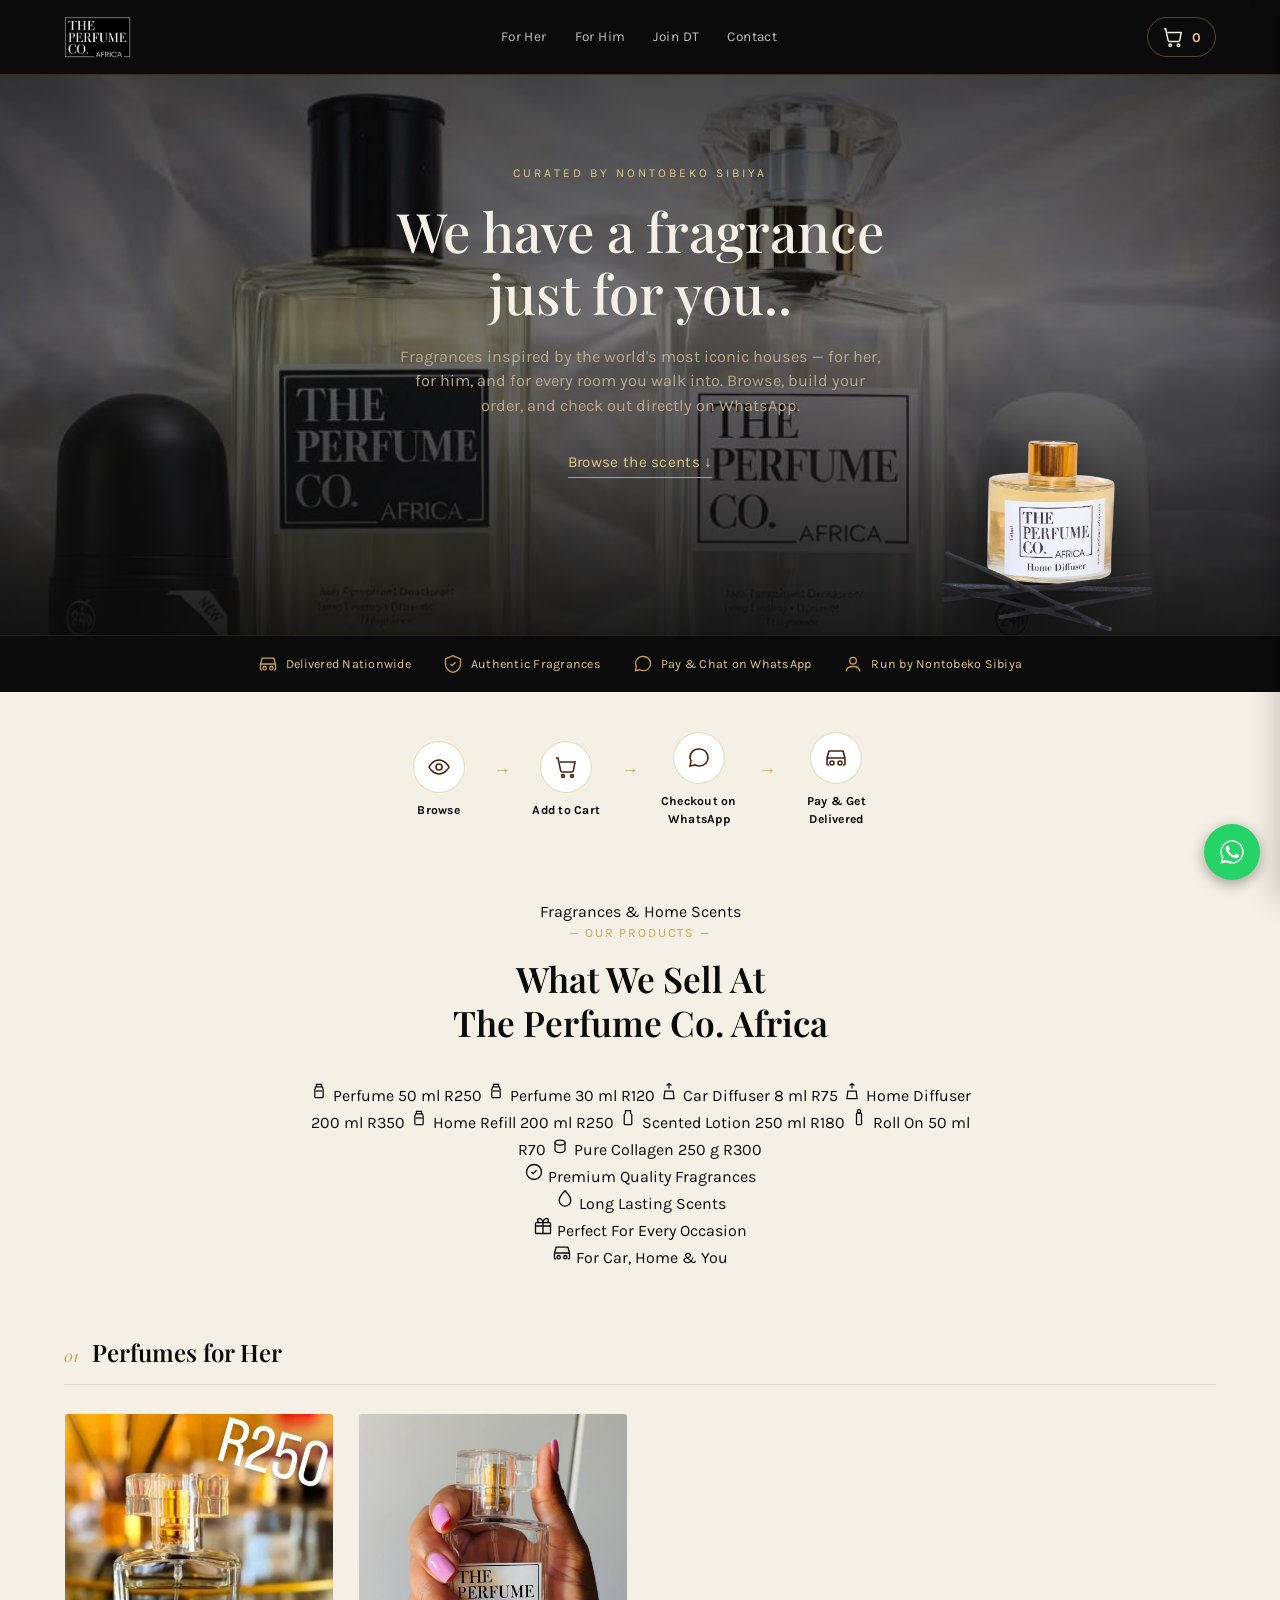
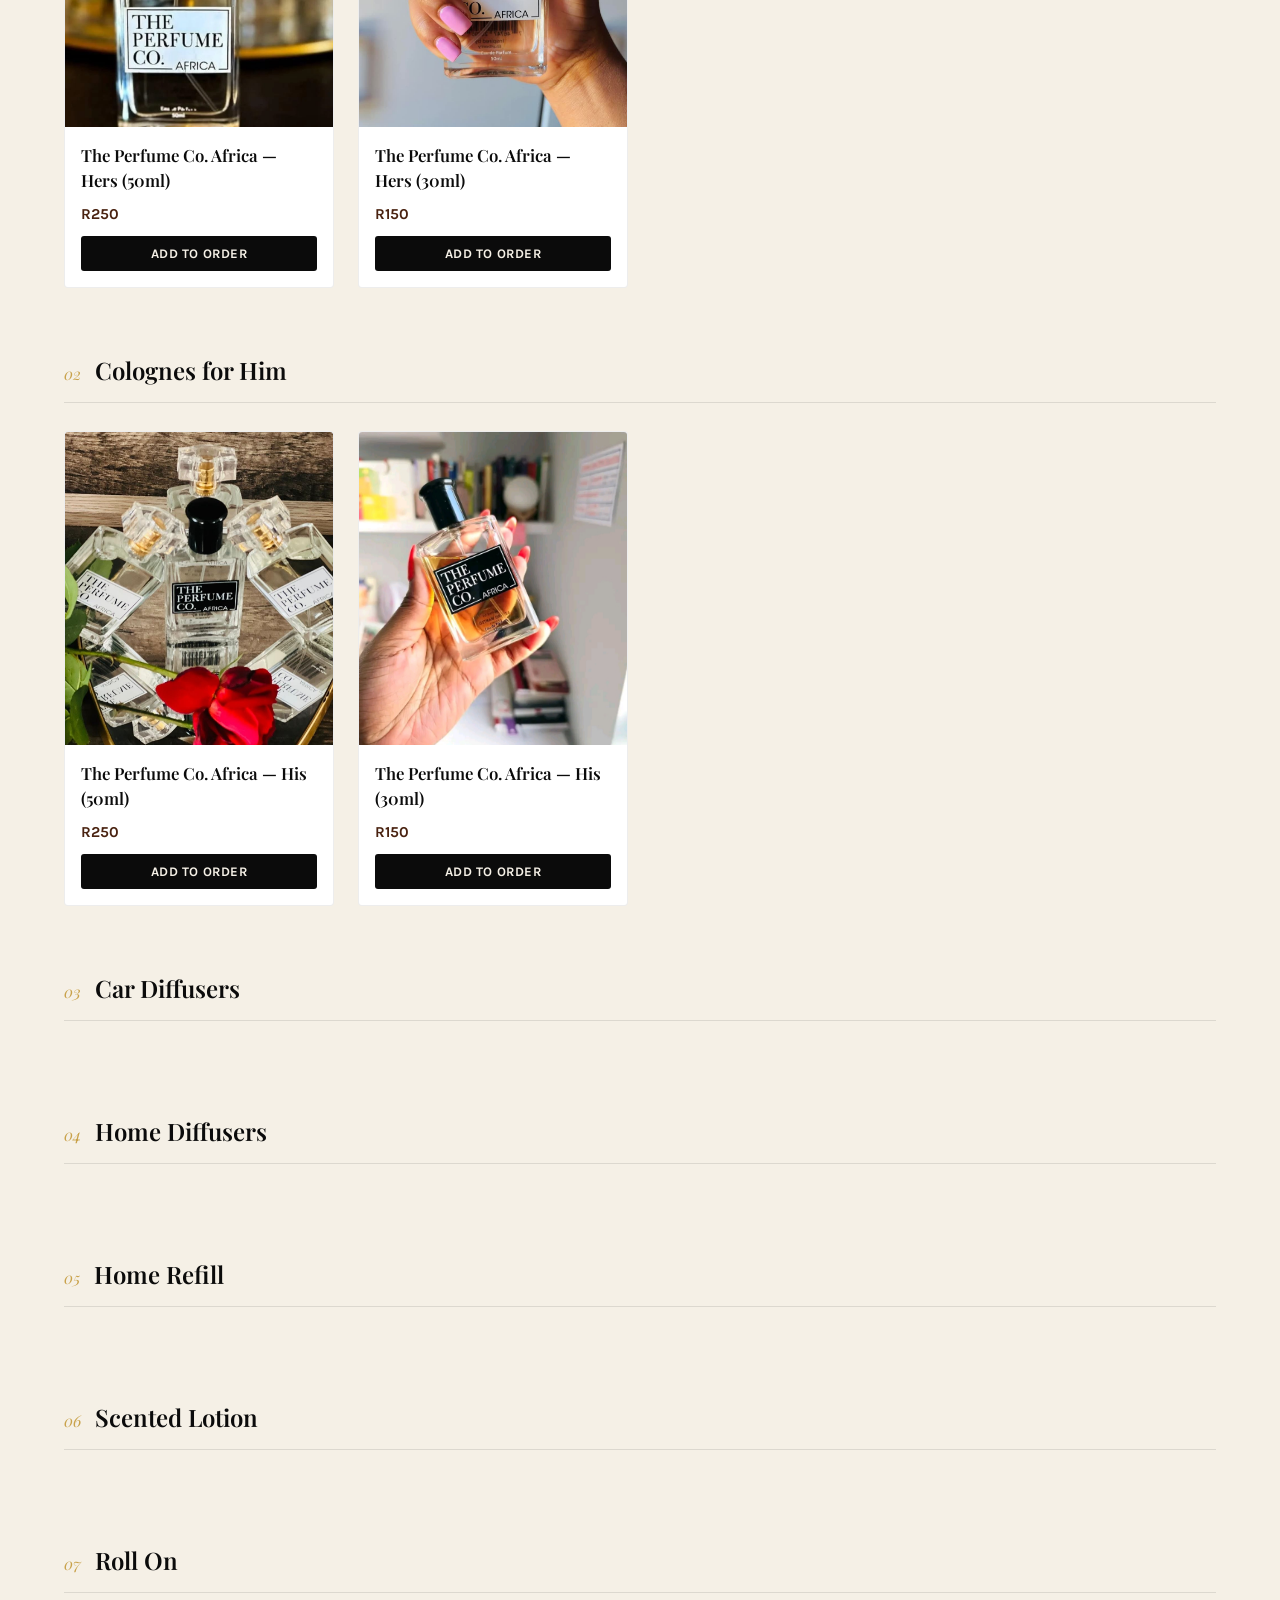
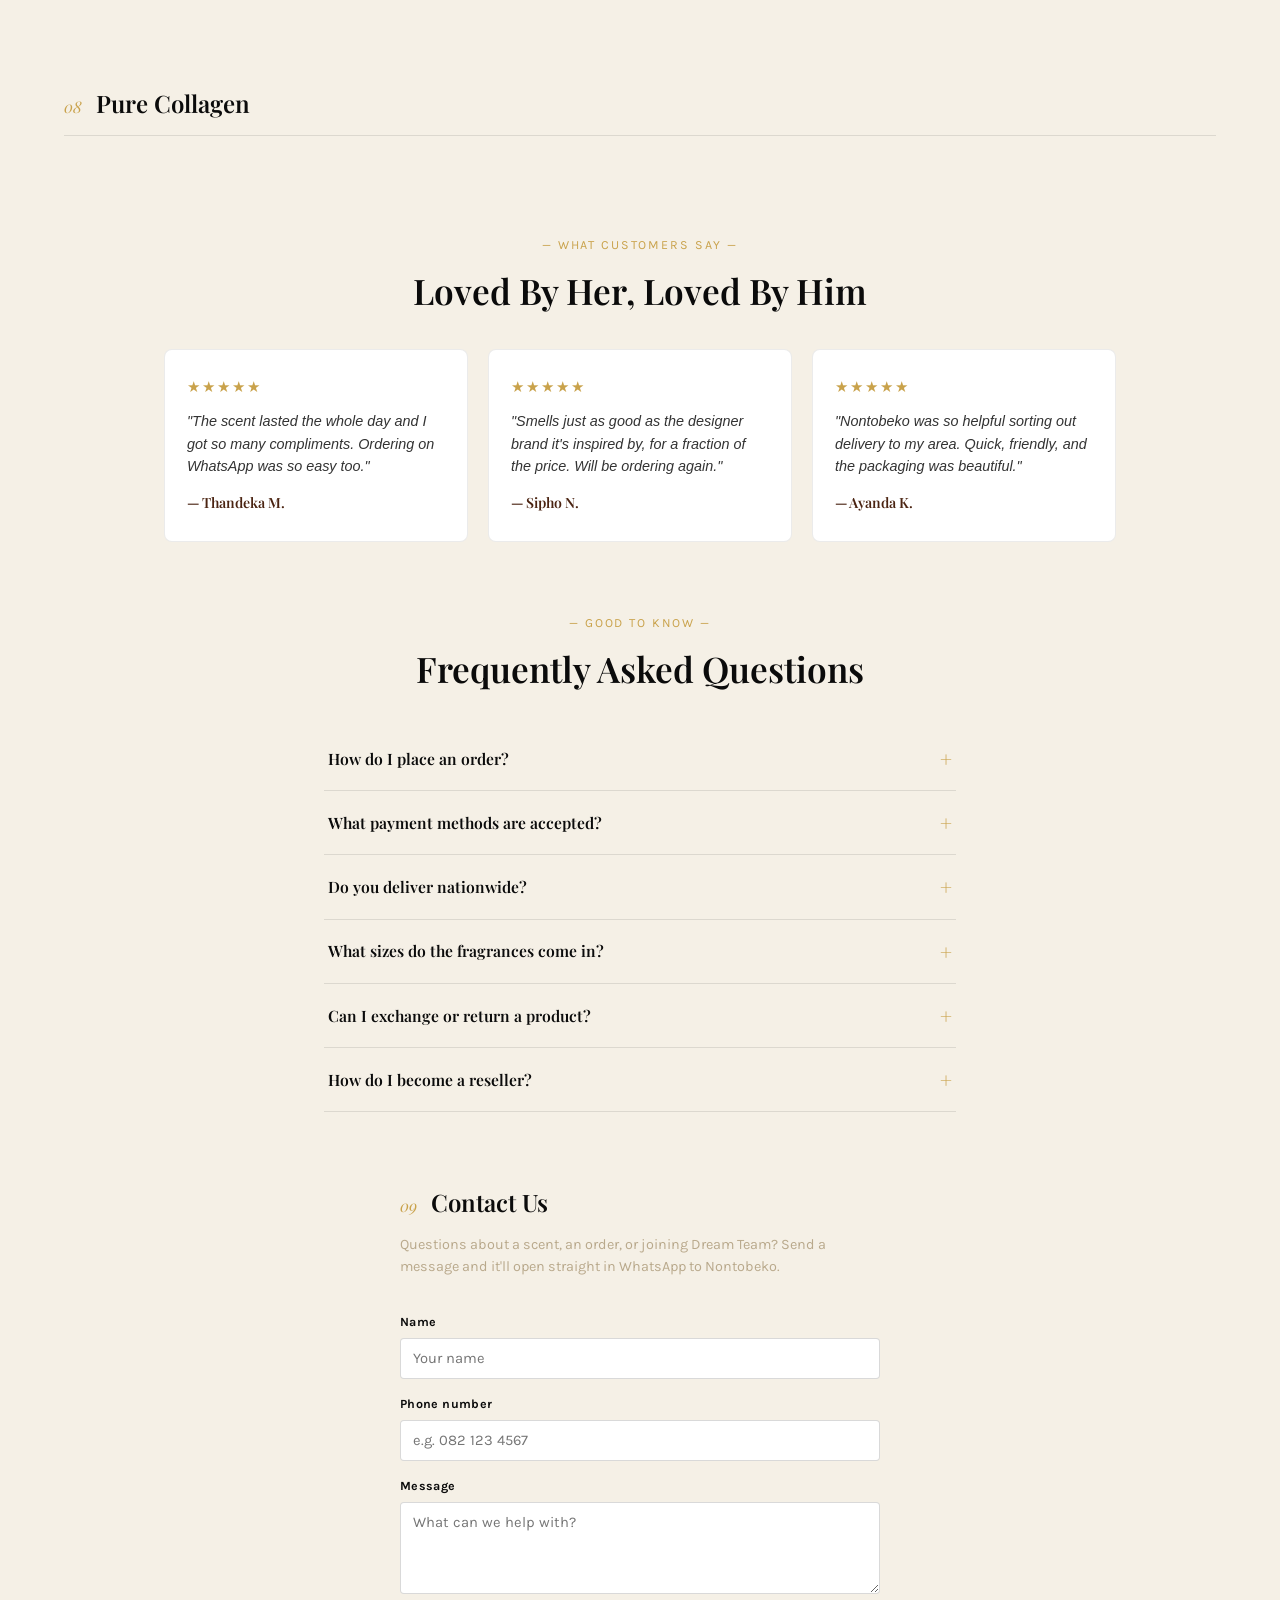
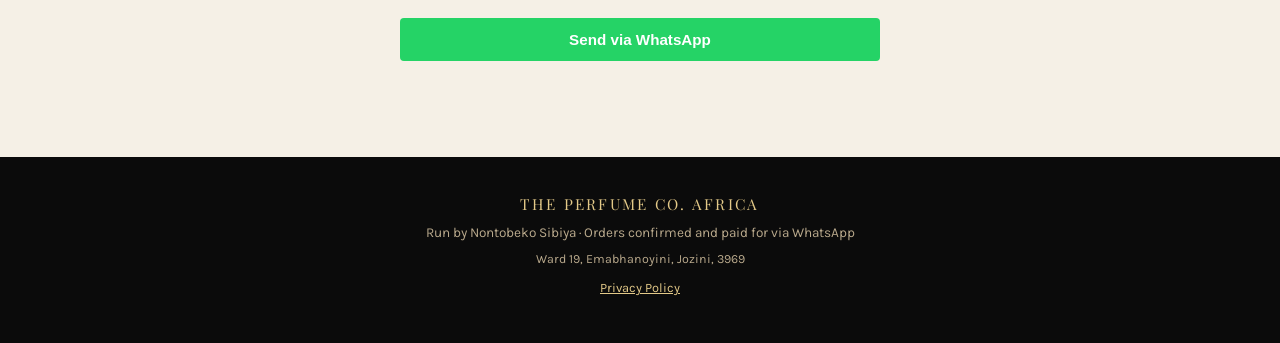
==== commit 5007f49c: "Revise product links and add new product sections Updated product links and added new sections for c" ====
--- a/index.html
+++ b/index.html
@@ -54,7 +54,7 @@
     <p class="hero-eyebrow">Curated by Nontobeko Sibiya</p>
     <h1>We have a fragrance<br><span id="heroRotating">just for you..</span></h1>
     <p class="hero-copy">Fragrances inspired by the world's most iconic houses — for her, for him, and for every room you walk into. Browse, build your order, and check out directly on WhatsApp.</p>
-    <a href="#for-her" class="hero-cta">Browse the scents ↓</a>
+    <a href="#products" class="hero-cta">Browse the scents ↓</a>
   </div>
 
   <img src="assets/home-diffuser.png" alt="The Perfume Co. Africa Home Diffuser" class="hero-bottle">
@@ -112,29 +112,78 @@
   </section>
 
   <section class="products-overview" id="products">
+    <span class="pricelist-badge">Fragrances & Home Scents</span>
     <p class="overview-eyebrow">— Our Products —</p>
     <h2 class="overview-title">What We Sell At<br>The Perfume Co. Africa</h2>
 
-    <div class="overview-list">
-      <a href="#for-her" class="overview-card">
-        <span class="overview-icon">
-          <svg width="26" height="26" viewBox="0 0 24 24" fill="none" stroke="currentColor" stroke-width="1.5"><path d="M9 7V4h6v3M8 7h8l1 3v9a1 1 0 0 1-1 1H8a1 1 0 0 1-1-1v-9l1-3Z"/><path d="M8 12h8"/></svg>
-        </span>
-        <span class="overview-text">
-          <span class="overview-name">Scents for Her</span>
-          <span class="overview-sub">Perfumes crafted for her elegance</span>
-        </span>
-      </a>
-
-      <a href="#for-him" class="overview-card">
-        <span class="overview-icon">
-          <svg width="26" height="26" viewBox="0 0 24 24" fill="none" stroke="currentColor" stroke-width="1.5"><path d="M9 7V4h6v3M8 7h8l1 3v9a1 1 0 0 1-1 1H8a1 1 0 0 1-1-1v-9l1-3Z"/><path d="M8 12h8"/></svg>
-        </span>
-        <span class="overview-text">
-          <span class="overview-name">Scents for Him</span>
-          <span class="overview-sub">Colognes built for his presence</span>
-        </span>
-      </a>
+    <div class="pricelist-card">
+      <a href="#for-her" class="pricelist-row">
+        <span class="pricelist-icon"><svg width="20" height="20" viewBox="0 0 24 24" fill="none" stroke="currentColor" stroke-width="1.5"><path d="M9 7V4h6v3M8 7h8l1 3v9a1 1 0 0 1-1 1H8a1 1 0 0 1-1-1v-9l1-3Z"/><path d="M8 12h8"/></svg></span>
+        <span class="pricelist-name">Perfume</span>
+        <span class="pricelist-size">50 ml</span>
+        <span class="pricelist-price">R250</span>
+      </a>
+      <a href="#for-her" class="pricelist-row">
+        <span class="pricelist-icon"><svg width="20" height="20" viewBox="0 0 24 24" fill="none" stroke="currentColor" stroke-width="1.5"><path d="M9 7V4h6v3M8 7h8l1 3v9a1 1 0 0 1-1 1H8a1 1 0 0 1-1-1v-9l1-3Z"/><path d="M8 12h8"/></svg></span>
+        <span class="pricelist-name">Perfume</span>
+        <span class="pricelist-size">30 ml</span>
+        <span class="pricelist-price">R120</span>
+      </a>
+      <a href="#car-diffusers" class="pricelist-row">
+        <span class="pricelist-icon"><svg width="20" height="20" viewBox="0 0 24 24" fill="none" stroke="currentColor" stroke-width="1.5"><path d="M12 3v6M9 5.5 12 3l3 2.5M6 21h12l-1-9H7l-1 9Z"/></svg></span>
+        <span class="pricelist-name">Car Diffuser</span>
+        <span class="pricelist-size">8 ml</span>
+        <span class="pricelist-price">R75</span>
+      </a>
+      <a href="#home-diffusers" class="pricelist-row">
+        <span class="pricelist-icon"><svg width="20" height="20" viewBox="0 0 24 24" fill="none" stroke="currentColor" stroke-width="1.5"><path d="M12 3v6M9 5.5 12 3l3 2.5M6 21h12l-1-9H7l-1 9Z"/></svg></span>
+        <span class="pricelist-name">Home Diffuser</span>
+        <span class="pricelist-size">200 ml</span>
+        <span class="pricelist-price">R350</span>
+      </a>
+      <a href="#home-refill" class="pricelist-row">
+        <span class="pricelist-icon"><svg width="20" height="20" viewBox="0 0 24 24" fill="none" stroke="currentColor" stroke-width="1.5"><path d="M9 7V4h6v3M8 7h8l1 3v9a1 1 0 0 1-1 1H8a1 1 0 0 1-1-1v-9l1-3Z"/><path d="M8 12h8"/></svg></span>
+        <span class="pricelist-name">Home Refill</span>
+        <span class="pricelist-size">200 ml</span>
+        <span class="pricelist-price">R250</span>
+      </a>
+      <a href="#scented-lotion" class="pricelist-row">
+        <span class="pricelist-icon"><svg width="20" height="20" viewBox="0 0 24 24" fill="none" stroke="currentColor" stroke-width="1.5"><path d="M9 3h6v3l1.5 2v11a1 1 0 0 1-1 1h-7a1 1 0 0 1-1-1V8L9 6V3Z"/></svg></span>
+        <span class="pricelist-name">Scented Lotion</span>
+        <span class="pricelist-size">250 ml</span>
+        <span class="pricelist-price">R180</span>
+      </a>
+      <a href="#roll-on" class="pricelist-row">
+        <span class="pricelist-icon"><svg width="20" height="20" viewBox="0 0 24 24" fill="none" stroke="currentColor" stroke-width="1.5"><rect x="9" y="6" width="6" height="14" rx="1"/><circle cx="12" cy="4" r="2"/></svg></span>
+        <span class="pricelist-name">Roll On</span>
+        <span class="pricelist-size">50 ml</span>
+        <span class="pricelist-price">R70</span>
+      </a>
+      <a href="#pure-collagen" class="pricelist-row">
+        <span class="pricelist-icon"><svg width="20" height="20" viewBox="0 0 24 24" fill="none" stroke="currentColor" stroke-width="1.5"><path d="M6 9c0-1.5 2.5-3 6-3s6 1.5 6 3v9c0 1.5-2.5 3-6 3s-6-1.5-6-3V9Z"/><path d="M6 9c0 1.5 2.5 3 6 3s6-1.5 6-3"/></svg></span>
+        <span class="pricelist-name">Pure Collagen</span>
+        <span class="pricelist-size">250 g</span>
+        <span class="pricelist-price">R300</span>
+      </a>
+    </div>
+
+    <div class="pricelist-badges">
+      <div class="pricelist-badge-item">
+        <svg width="20" height="20" viewBox="0 0 24 24" fill="none" stroke="currentColor" stroke-width="1.6"><path d="M9 12l2 2 4-4"/><circle cx="12" cy="12" r="9"/></svg>
+        <span>Premium Quality Fragrances</span>
+      </div>
+      <div class="pricelist-badge-item">
+        <svg width="20" height="20" viewBox="0 0 24 24" fill="none" stroke="currentColor" stroke-width="1.6"><path d="M12 2C8 6 5 9.5 5 13.5A7 7 0 0 0 19 13.5C19 9.5 16 6 12 2Z"/></svg>
+        <span>Long Lasting Scents</span>
+      </div>
+      <div class="pricelist-badge-item">
+        <svg width="20" height="20" viewBox="0 0 24 24" fill="none" stroke="currentColor" stroke-width="1.6"><rect x="3" y="8" width="18" height="13" rx="1"/><path d="M3 12h18M12 8v13M8 8a2.5 2.5 0 0 1 0-5c2 0 4 3 4 5M16 8a2.5 2.5 0 0 0 0-5c-2 0-4 3-4 5"/></svg>
+        <span>Perfect For Every Occasion</span>
+      </div>
+      <div class="pricelist-badge-item">
+        <svg width="20" height="20" viewBox="0 0 24 24" fill="none" stroke="currentColor" stroke-width="1.6"><path d="M3 12l2-7h14l2 7M3 12v6a1 1 0 0 0 1 1h1M3 12h18M21 12v6a1 1 0 0 1-1 1h-1M8 19a2 2 0 1 0 0-4 2 2 0 0 0 0 4Zm8 0a2 2 0 1 0 0-4 2 2 0 0 0 0 4Z"/></svg>
+        <span>For Car, Home & You</span>
+      </div>
     </div>
   </section>
 
@@ -152,6 +201,54 @@
       <h2>Colognes for Him</h2>
     </div>
     <div class="product-grid" data-category="Colognes for Him"></div>
+  </section>
+
+  <section class="category" id="car-diffusers">
+    <div class="category-head">
+      <span class="category-index">03</span>
+      <h2>Car Diffusers</h2>
+    </div>
+    <div class="product-grid" data-category="Car Diffusers"></div>
+  </section>
+
+  <section class="category" id="home-diffusers">
+    <div class="category-head">
+      <span class="category-index">04</span>
+      <h2>Home Diffusers</h2>
+    </div>
+    <div class="product-grid" data-category="Home Diffusers"></div>
+  </section>
+
+  <section class="category" id="home-refill">
+    <div class="category-head">
+      <span class="category-index">05</span>
+      <h2>Home Refill</h2>
+    </div>
+    <div class="product-grid" data-category="Home Refill"></div>
+  </section>
+
+  <section class="category" id="scented-lotion">
+    <div class="category-head">
+      <span class="category-index">06</span>
+      <h2>Scented Lotion</h2>
+    </div>
+    <div class="product-grid" data-category="Scented Lotion"></div>
+  </section>
+
+  <section class="category" id="roll-on">
+    <div class="category-head">
+      <span class="category-index">07</span>
+      <h2>Roll On</h2>
+    </div>
+    <div class="product-grid" data-category="Roll On"></div>
+  </section>
+
+  <section class="category" id="pure-collagen">
+    <div class="category-head">
+      <span class="category-index">08</span>
+      <h2>Pure Collagen</h2>
+    </div>
+    <div class="product-grid" data-category="Pure Collagen"></div>
   </section>
 
   <section class="testimonials-section" id="testimonials">
@@ -199,7 +296,7 @@
 
       <details class="faq-item">
         <summary>What sizes do the fragrances come in?</summary>
-        <p>Every scent comes in 50ml (R250) and 30ml (R150), for both His and Hers ranges — same pricing either way.</p>
+        <p>Every scent comes in 50ml (R250) and 30ml (R120), for both His and Hers ranges — same pricing either way. We also stock car and home diffusers, home refills, scented lotion, roll on, and pure collagen — see the full price list above.</p>
       </details>
 
       <details class="faq-item">
@@ -217,7 +314,7 @@
   <section class="contact-section" id="contact">
     <div class="contact-inner">
       <div class="contact-head">
-        <span class="category-index">03</span>
+        <span class="category-index">09</span>
         <h2>Contact Us</h2>
       </div>
       <p class="contact-copy">Questions about a scent, an order, or joining Dream Team? Send a message and it'll open straight in WhatsApp to Nontobeko.</p>
@@ -282,3 +379,4 @@
 
 </body>
 </html>
+
